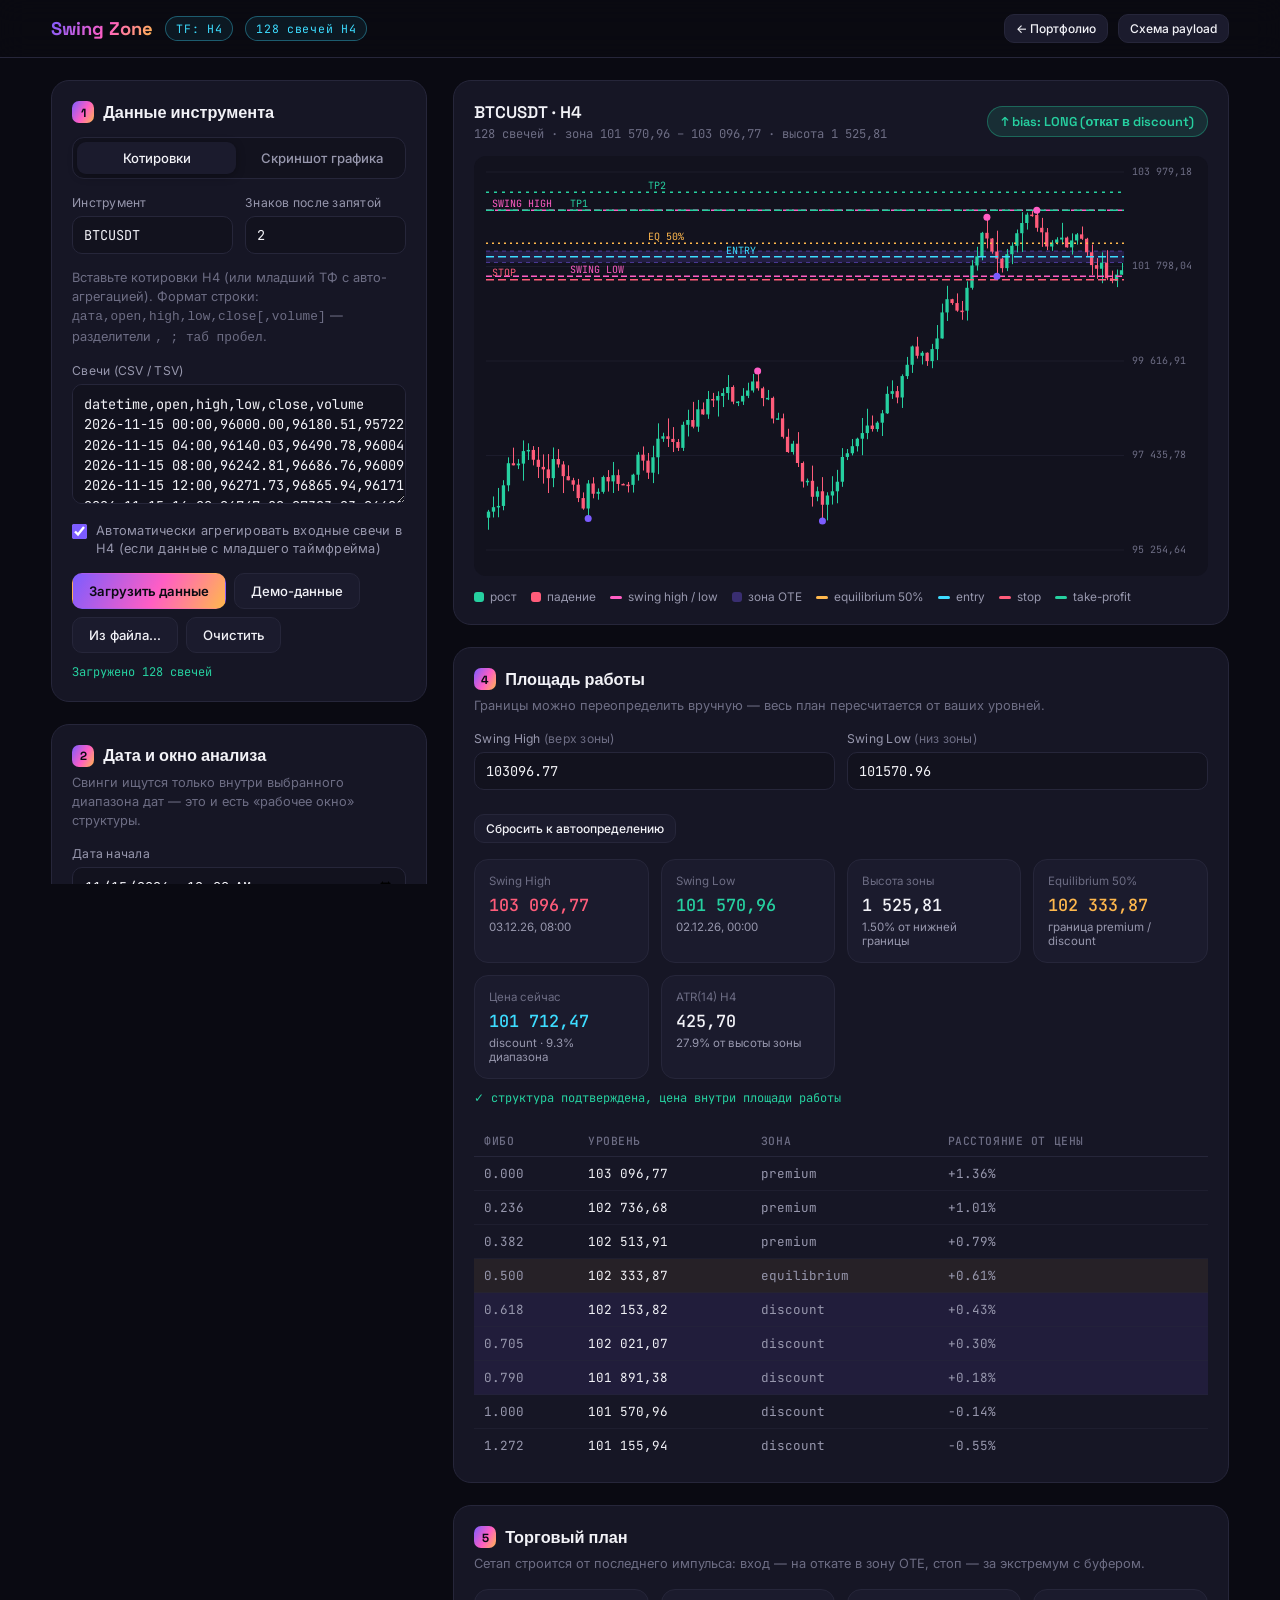
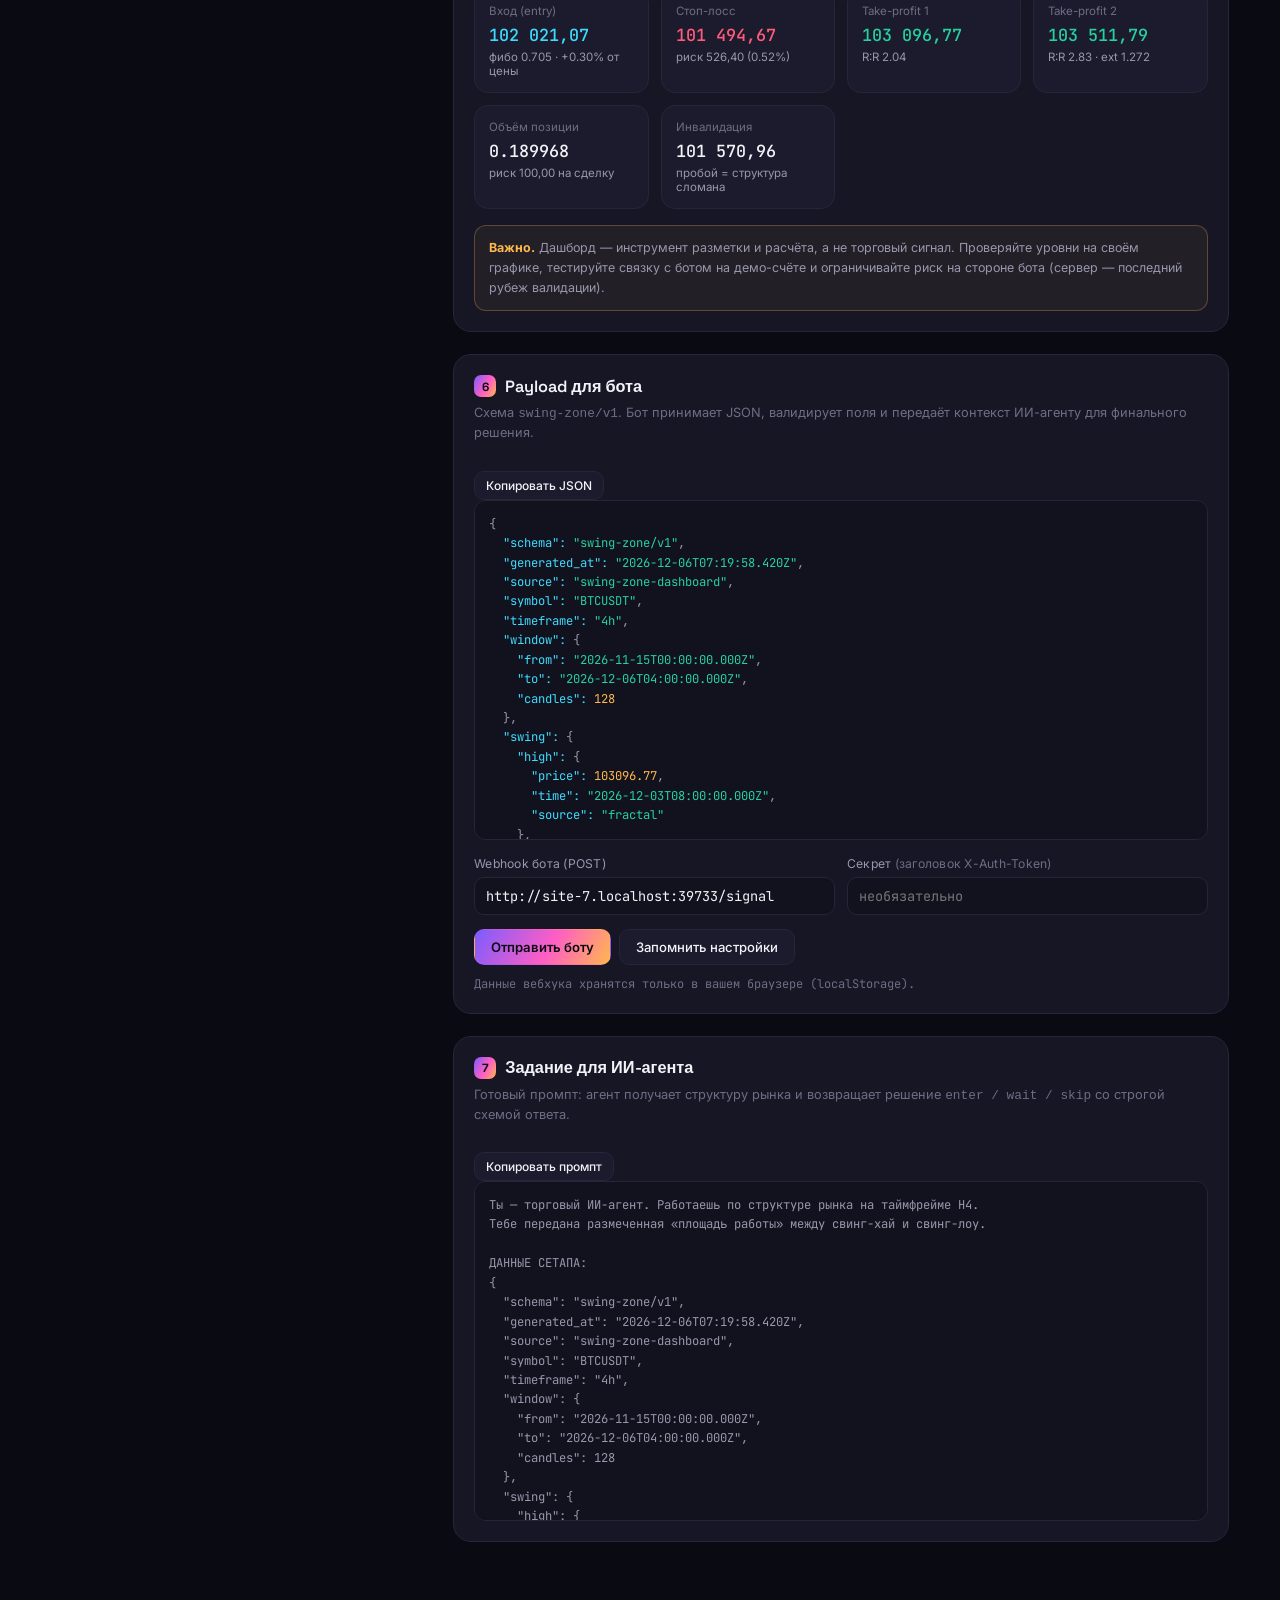
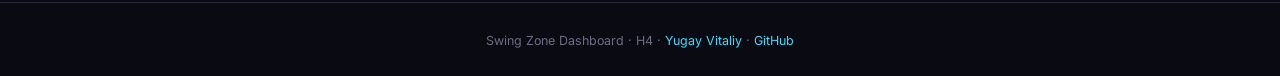
==== web/index.html @ b0ff134e "expH4: движок структуры на ручных SH/SL + разметка по скриншоту expH4 (tradingview/expH4.pine) — пра" ====
<!DOCTYPE html>
<html lang="ru">
<head>
<meta charset="UTF-8">
<meta name="viewport" content="width=device-width, initial-scale=1.0">
<title>Swing Zone Dashboard — H4 площадь работы для торгового бота</title>
<meta name="description" content="Дашборд для трейдинга: определение свинг-хай / свинг-лоу на 4-часовом таймфрейме, расчёт площади работы и передача данных торговому боту с ИИ-агентом.">
<link rel="preconnect" href="https://fonts.googleapis.com">
<link rel="preconnect" href="https://fonts.gstatic.com" crossorigin>
<link href="https://fonts.googleapis.com/css2?family=Space+Grotesk:wght@400;500;600;700&family=Inter:wght@400;500;600&family=JetBrains+Mono:wght@400;500&display=swap" rel="stylesheet">
<link rel="stylesheet" href="styles.css">
</head>
<body>

<header>
  <div class="brand">
    <div class="logo">Swing Zone</div>
    <span class="badge">TF: H4</span>
    <span class="badge warn" id="dataBadge">нет данных</span>
  </div>
  <div class="head-actions">
    <a class="btn sm" href="https://yugayv.github.io/partfolio/" target="_blank" rel="noopener">← Портфолио</a>
    <a class="btn sm" href="https://github.com/YugayV/swing-zone#4-схема-payload-swing-zonev1" target="_blank" rel="noopener">Схема payload</a>
  </div>
</header>

<div class="wrap">

  <!-- ============ SIDEBAR ============ -->
  <div class="col sidebar">

    <!-- 1. Данные -->
    <section class="card">
      <h2><span class="n">1</span> Данные инструмента</h2>

      <div class="tabs" id="modeTabs">
        <button class="tab active" data-mode="candles">Котировки</button>
        <button class="tab" data-mode="screenshot">Скриншот графика</button>
      </div>

      <div class="row">
        <div class="field">
          <label for="symbol">Инструмент</label>
          <input type="text" id="symbol" value="BTCUSDT" placeholder="BTCUSDT">
        </div>
        <div class="field">
          <label for="digits">Знаков после запятой</label>
          <input type="number" id="digits" value="2" min="0" max="8" step="1">
        </div>
      </div>

      <div id="candlesPane">
      <p class="hint">Вставьте котировки H4 (или младший ТФ с авто-агрегацией). Формат строки:
        <code>дата,open,high,low,close[,volume]</code> — разделители <code>, ; таб пробел</code>.</p>

      <div class="field">
        <label for="csvInput">Свечи (CSV / TSV)</label>
        <textarea id="csvInput" spellcheck="false" placeholder="2026-07-28 00:00,118400,119250,117980,118910&#10;2026-07-28 04:00,118910,119880,118600,119540"></textarea>
      </div>

      <div class="field">
        <label class="check">
          <input type="checkbox" id="aggregate" checked>
          <span>Автоматически агрегировать входные свечи в H4 (если данные с младшего таймфрейма)</span>
        </label>
      </div>

      <div class="btn-row">
        <button class="btn primary" id="btnParse">Загрузить данные</button>
        <button class="btn" id="btnDemo">Демо-данные</button>
        <button class="btn" id="btnFile">Из файла…</button>
        <button class="btn" id="btnClear">Очистить</button>
        <input type="file" id="fileInput" accept=".csv,.tsv,.txt" hidden>
      </div>
      <div class="status info" id="parseStatus">Данные не загружены.</div>
      </div><!-- /candlesPane -->

      <div id="shotPane" hidden>
        <p class="hint">Скриншот даёт пиксели, а не цены. Отметьте два уровня с известной ценой —
          после этого любой клик по картинке превращается в цену, а порядок точек по горизонтали
          задаёт направление ноги и bias.</p>

        <div class="dropzone" id="dropzone">
          <div class="dz-icon">🖼</div>
          <div class="dz-main">Перетащите скриншот сюда</div>
          <div class="dz-sub">или нажмите Ctrl+V · или кликните для выбора файла</div>
          <input type="file" id="shotFile" accept="image/*" hidden>
        </div>

        <div id="shotSteps" hidden>
          <div class="field">
            <label>Цены опорных уровней <span class="unit">(с ценовой шкалы графика)</span></label>
            <div class="row">
              <input type="number" id="calPriceA" step="any" placeholder="цена уровня ①">
              <input type="number" id="calPriceB" step="any" placeholder="цена уровня ②">
            </div>
          </div>

          <label>Кликом по графику отмечаем</label>
          <div class="marker-row">
            <button class="btn sm marker active" data-point="calA">① уровень A</button>
            <button class="btn sm marker" data-point="calB">② уровень B</button>
            <button class="btn sm marker" data-point="high">swing high</button>
            <button class="btn sm marker" data-point="low">swing low</button>
            <button class="btn sm marker" data-point="last">текущая цена</button>
          </div>

          <div class="field" style="margin-top:14px">
            <label for="shotTime">Время последней свечи <span class="unit">(для проверки свежести)</span></label>
            <input type="datetime-local" id="shotTime">
          </div>

          <div class="btn-row">
            <button class="btn sm" id="btnShotReset">Сбросить точки</button>
            <button class="btn sm" id="btnShotClear">Убрать скриншот</button>
          </div>
          <div class="status info" id="shotStatus">Отметьте два опорных уровня.</div>
        </div>
      </div><!-- /shotPane -->
    </section>

    <!-- 2. Дата / окно анализа -->
    <section class="card" id="windowCard">
      <h2><span class="n">2</span> Дата и окно анализа</h2>
      <p class="hint">Свинги ищутся только внутри выбранного диапазона дат — это и есть «рабочее окно» структуры.</p>
      <div class="field">
        <label for="dateFrom">Дата начала</label>
        <input type="datetime-local" id="dateFrom">
      </div>
      <div class="field">
        <label for="dateTo">Дата окончания</label>
        <input type="datetime-local" id="dateTo">
      </div>
      <div class="btn-row">
        <button class="btn sm" id="btnFullRange">Весь диапазон</button>
        <button class="btn sm" data-bars="30">30 свечей</button>
        <button class="btn sm" data-bars="60">60 свечей</button>
        <button class="btn sm" data-bars="120">120 свечей</button>
      </div>
      <div class="status info" id="windowStatus">—</div>
    </section>

    <!-- 3. Параметры структуры -->
    <section class="card">
      <h2><span class="n">3</span> Параметры структуры</h2>
      <p class="hint">Свинг = фрактал: экстремум сильнее N соседних свечей слева и справа. Движение короче порога импульса считается шумом и не создаёт новый свинг.</p>
      <div class="row" id="detectFields">
        <div class="field">
          <label for="strength">Сила свинга <span class="unit">(баров)</span></label>
          <input type="number" id="strength" value="2" min="1" max="10" step="1">
        </div>
        <div class="field">
          <label for="minMove">Мин. импульс <span class="unit">(× ATR14)</span></label>
          <input type="number" id="minMove" value="2.5" min="0" max="20" step="0.1">
        </div>
      </div>
      <div class="row">
        <div class="field">
          <label for="buffer">Буфер стопа <span class="unit">(% зоны)</span></label>
          <input type="number" id="buffer" value="5" min="0" max="50" step="0.5">
        </div>
        <div class="field">
          <label for="entryFib">Вход по фибо</label>
          <select id="entryFib">
            <option value="0.5">0.500 — equilibrium</option>
            <option value="0.618">0.618 — golden</option>
            <option value="0.705" selected>0.705 — центр OTE</option>
            <option value="0.79">0.790 — край OTE</option>
          </select>
        </div>
      </div>
      <div class="row">
        <div class="field">
          <label for="deposit">Депозит <span class="unit">(валюта счёта)</span></label>
          <input type="number" id="deposit" value="10000" min="0" step="100">
        </div>
        <div class="field">
          <label for="riskPct">Риск на сделку <span class="unit">(%)</span></label>
          <input type="number" id="riskPct" value="1" min="0.01" max="100" step="0.1">
        </div>
      </div>
      <div class="field">
        <label class="check">
          <input type="checkbox" id="autoRecalc" checked>
          <span>Пересчитывать автоматически при изменении параметров</span>
        </label>
      </div>
      <button class="btn primary" id="btnCalc" style="width:100%">Рассчитать площадь работы</button>
    </section>

  </div>

  <!-- ============ MAIN ============ -->
  <div class="col">

    <!-- Chart -->
    <section class="card">
      <div class="chart-head">
        <div>
          <div class="chart-title" id="chartTitle">График H4</div>
          <div class="chart-sub" id="chartSub">Загрузите данные, чтобы построить структуру</div>
        </div>
        <span class="bias flat" id="biasBadge">bias: —</span>
      </div>
      <div class="chart-box">
        <canvas id="chart"></canvas>
        <div class="tooltip" id="tooltip"></div>
      </div>
      <div class="legend">
        <span><i class="box" style="background:var(--up)"></i> рост</span>
        <span><i class="box" style="background:var(--down)"></i> падение</span>
        <span><i style="background:var(--accent1)"></i> swing high / low</span>
        <span><i class="box" style="background:rgba(124,92,255,.35)"></i> зона OTE</span>
        <span><i style="background:var(--accent4)"></i> equilibrium 50%</span>
        <span><i style="background:var(--accent3)"></i> entry</span>
        <span><i style="background:var(--down)"></i> stop</span>
        <span><i style="background:var(--up)"></i> take-profit</span>
      </div>
    </section>

    <!-- Zone -->
    <section class="card">
      <div class="card-head-row">
        <div>
          <h2><span class="n">4</span> Площадь работы</h2>
          <p class="hint">Границы можно переопределить вручную — весь план пересчитается от ваших уровней.</p>
        </div>
      </div>

      <div class="row" id="zoneManualRow" style="margin-bottom:16px">
        <div class="field">
          <label for="swingHigh">Swing High <span class="unit">(верх зоны)</span></label>
          <input type="number" id="swingHigh" step="any" placeholder="—">
        </div>
        <div class="field">
          <label for="swingLow">Swing Low <span class="unit">(низ зоны)</span></label>
          <input type="number" id="swingLow" step="any" placeholder="—">
        </div>
      </div>
      <div class="btn-row" id="zoneManualBtn" style="margin:-6px 0 16px">
        <button class="btn sm" id="btnResetZone">Сбросить к автоопределению</button>
      </div>

      <div class="tiles" id="zoneTiles">
        <div class="tile hi"><div class="lbl">Swing High</div><div class="val" id="tHigh">—</div><div class="sub" id="tHighDate">—</div></div>
        <div class="tile lo"><div class="lbl">Swing Low</div><div class="val" id="tLow">—</div><div class="sub" id="tLowDate">—</div></div>
        <div class="tile"><div class="lbl">Высота зоны</div><div class="val" id="tRange">—</div><div class="sub" id="tRangePct">—</div></div>
        <div class="tile eq"><div class="lbl">Equilibrium 50%</div><div class="val" id="tEq">—</div><div class="sub">граница premium / discount</div></div>
        <div class="tile acc"><div class="lbl">Цена сейчас</div><div class="val" id="tLast">—</div><div class="sub" id="tLastZone">—</div></div>
        <div class="tile"><div class="lbl">ATR(14) H4</div><div class="val" id="tAtr">—</div><div class="sub" id="tAtrPct">—</div></div>
      </div>

      <div class="status info" id="zoneWarn"></div>

      <div class="table-scroll" style="margin-top:18px">
        <table id="fibTable">
          <thead><tr><th>Фибо</th><th>Уровень</th><th>Зона</th><th>Расстояние от цены</th></tr></thead>
          <tbody></tbody>
        </table>
      </div>
    </section>

    <!-- Trade plan -->
    <section class="card">
      <h2><span class="n">5</span> Торговый план</h2>
      <p class="hint">Сетап строится от последнего импульса: вход — на откате в зону OTE, стоп — за экстремум с буфером.</p>
      <div class="tiles">
        <div class="tile acc"><div class="lbl">Вход (entry)</div><div class="val" id="pEntry">—</div><div class="sub" id="pEntryFib">—</div></div>
        <div class="tile hi"><div class="lbl">Стоп-лосс</div><div class="val" id="pStop">—</div><div class="sub" id="pStopDist">—</div></div>
        <div class="tile lo"><div class="lbl">Take-profit 1</div><div class="val" id="pTp1">—</div><div class="sub" id="pTp1R">—</div></div>
        <div class="tile lo"><div class="lbl">Take-profit 2</div><div class="val" id="pTp2">—</div><div class="sub" id="pTp2R">—</div></div>
        <div class="tile"><div class="lbl">Объём позиции</div><div class="val" id="pQty">—</div><div class="sub" id="pRiskMoney">—</div></div>
        <div class="tile"><div class="lbl">Инвалидация</div><div class="val" id="pInval">—</div><div class="sub">пробой = структура сломана</div></div>
      </div>
      <div class="disclaimer" style="margin-top:16px">
        <b>Важно.</b> Дашборд — инструмент разметки и расчёта, а не торговый сигнал. Проверяйте уровни на своём графике,
        тестируйте связку с ботом на демо-счёте и ограничивайте риск на стороне бота (сервер — последний рубеж валидации).
      </div>
    </section>

    <!-- Payload -->
    <section class="card">
      <div class="card-head-row">
        <div>
          <h2><span class="n">6</span> Payload для бота</h2>
          <p class="hint">Схема <code>swing-zone/v1</code>. Бот принимает JSON, валидирует поля и передаёт контекст ИИ-агенту для финального решения.</p>
        </div>
        <button class="btn sm" id="btnCopyPayload">Копировать JSON</button>
      </div>
      <pre id="payloadBox">— рассчитайте зону, чтобы получить payload —</pre>

      <div class="row" style="margin-top:16px">
        <div class="field">
          <label for="webhookUrl">Webhook бота (POST)</label>
          <input type="url" id="webhookUrl" placeholder="https://my-bot.railway.app/signal">
        </div>
        <div class="field">
          <label for="webhookToken">Секрет <span class="unit">(заголовок X-Auth-Token)</span></label>
          <input type="text" id="webhookToken" placeholder="необязательно">
        </div>
      </div>
      <div class="btn-row">
        <button class="btn primary" id="btnSend">Отправить боту</button>
        <button class="btn" id="btnSaveCfg">Запомнить настройки</button>
      </div>
      <div class="status info" id="sendStatus">Данные вебхука хранятся только в вашем браузере (localStorage).</div>
    </section>

    <!-- AI agent -->
    <section class="card">
      <div class="card-head-row">
        <div>
          <h2><span class="n">7</span> Задание для ИИ-агента</h2>
          <p class="hint">Готовый промпт: агент получает структуру рынка и возвращает решение <code>enter / wait / skip</code> со строгой схемой ответа.</p>
        </div>
        <button class="btn sm" id="btnCopyPrompt">Копировать промпт</button>
      </div>
      <pre id="promptBox">— рассчитайте зону, чтобы получить промпт —</pre>
    </section>

  </div>
</div>

<footer>
  Swing Zone Dashboard · H4 · <a href="https://yugayv.github.io/partfolio/" target="_blank" rel="noopener">Yugay Vitaliy</a> ·
  <a href="https://github.com/YugayV" target="_blank" rel="noopener">GitHub</a>
</footer>

<script src="app.js"></script>
</body>
</html>
---- web/styles.css ----
:root{
  --bg:#0a0a12;
  --bg-soft:#12121e;
  --card:#161625;
  --card-2:#1b1b2d;
  --card-border:#26263a;
  --text:#f2f2f7;
  --text-dim:#9797ad;
  --text-mute:#6d6d84;
  --accent1:#ff5ec4;
  --accent2:#7c5cff;
  --accent3:#3ddcff;
  --accent4:#ffb84d;
  --up:#26d0a0;
  --down:#ff5c7a;
  --gradient:linear-gradient(120deg,var(--accent2),var(--accent1) 55%,var(--accent4));
}
*{box-sizing:border-box;margin:0;padding:0;}
body{
  background:var(--bg);
  color:var(--text);
  font-family:'Inter',system-ui,sans-serif;
  min-height:100vh;
  -webkit-font-smoothing:antialiased;
}
a{color:inherit;text-decoration:none;}
::selection{background:var(--accent2);color:#fff;}

/* ---------- header ---------- */
header{
  position:sticky;top:0;z-index:50;
  display:flex;align-items:center;justify-content:space-between;gap:16px;
  padding:14px 4%;
  background:rgba(10,10,18,.8);
  backdrop-filter:blur(14px);
  border-bottom:1px solid var(--card-border);
}
.brand{display:flex;align-items:center;gap:12px;flex-wrap:wrap;}
.logo{
  font-family:'Space Grotesk',sans-serif;font-weight:700;font-size:1.15rem;
  background:var(--gradient);-webkit-background-clip:text;background-clip:text;color:transparent;
}
.badge{
  font-family:'JetBrains Mono',monospace;font-size:.72rem;letter-spacing:.06em;
  border:1px solid rgba(61,220,255,.35);color:var(--accent3);
  background:rgba(61,220,255,.07);padding:4px 10px;border-radius:20px;
}
.badge.warn{border-color:rgba(255,184,77,.4);color:var(--accent4);background:rgba(255,184,77,.07);}
.head-actions{display:flex;gap:10px;align-items:center;flex-wrap:wrap;}

/* ---------- layout ---------- */
.wrap{
  display:grid;
  grid-template-columns:minmax(320px,380px) 1fr;
  gap:22px;
  padding:22px 4% 60px;
  align-items:start;
}
@media (max-width:1100px){ .wrap{grid-template-columns:1fr;} }

.col{display:flex;flex-direction:column;gap:22px;}
.sidebar{position:sticky;top:74px;max-height:calc(100vh - 96px);overflow-y:auto;padding-right:4px;}
@media (max-width:1100px){ .sidebar{position:static;max-height:none;overflow:visible;} }
.sidebar::-webkit-scrollbar{width:8px;}
.sidebar::-webkit-scrollbar-thumb{background:var(--card-border);border-radius:8px;}

/* ---------- cards ---------- */
.card{
  background:var(--card);
  border:1px solid var(--card-border);
  border-radius:18px;
  padding:20px;
}
.card h2{
  font-family:'Space Grotesk',sans-serif;font-size:1.02rem;font-weight:600;
  display:flex;align-items:center;gap:9px;margin-bottom:6px;
}
.card h2 .n{
  width:22px;height:22px;flex-shrink:0;border-radius:7px;background:var(--gradient);
  color:#0a0a12;font-size:.74rem;font-weight:700;
  display:flex;align-items:center;justify-content:center;
}
.card .hint{color:var(--text-mute);font-size:.8rem;line-height:1.5;margin-bottom:16px;}

/* ---------- form controls ---------- */
.field{margin-bottom:14px;}
.field:last-child{margin-bottom:0;}
label{
  display:block;font-size:.76rem;color:var(--text-dim);margin-bottom:6px;
  letter-spacing:.02em;
}
label .unit{color:var(--text-mute);}
input[type=text],input[type=number],input[type=datetime-local],input[type=url],select,textarea{
  width:100%;
  background:var(--bg-soft);
  border:1px solid var(--card-border);
  border-radius:10px;
  color:var(--text);
  font-family:'JetBrains Mono',monospace;
  font-size:.85rem;
  padding:9px 11px;
  transition:border-color .2s,box-shadow .2s;
}
input:focus,select:focus,textarea:focus{
  outline:none;border-color:var(--accent2);box-shadow:0 0 0 3px rgba(124,92,255,.15);
}
textarea{resize:vertical;min-height:120px;line-height:1.5;white-space:pre;overflow-x:auto;}
select{cursor:pointer;}
.row{display:grid;grid-template-columns:1fr 1fr;gap:12px;}
.row-3{display:grid;grid-template-columns:repeat(3,1fr);gap:10px;}
.check{
  display:flex;align-items:flex-start;gap:9px;font-size:.8rem;color:var(--text-dim);
  cursor:pointer;line-height:1.45;
}
.check input{margin-top:2px;accent-color:var(--accent2);width:15px;height:15px;flex-shrink:0;cursor:pointer;}

.btn{
  display:inline-flex;align-items:center;justify-content:center;gap:7px;
  padding:9px 16px;border-radius:10px;border:1px solid var(--card-border);
  background:var(--card-2);color:var(--text);
  font-family:'Inter',sans-serif;font-size:.82rem;font-weight:500;cursor:pointer;
  transition:transform .18s,border-color .18s,background .18s,color .18s;
}
.btn:hover{transform:translateY(-1px);border-color:var(--accent3);color:var(--accent3);}
.btn:active{transform:translateY(0);}
.btn.primary{background:var(--gradient);color:#0a0a12;border-color:transparent;font-weight:600;}
.btn.primary:hover{color:#0a0a12;box-shadow:0 8px 22px rgba(124,92,255,.3);}
.btn.sm{padding:6px 11px;font-size:.75rem;}
.btn:disabled{opacity:.45;cursor:not-allowed;transform:none;}
.btn-row{display:flex;gap:8px;flex-wrap:wrap;}

.status{font-family:'JetBrains Mono',monospace;font-size:.75rem;line-height:1.5;margin-top:10px;word-break:break-word;}
.status.ok{color:var(--up);}
.status.err{color:var(--down);}
.status.info{color:var(--text-mute);}

/* ---------- chart ---------- */
.chart-head{display:flex;align-items:center;justify-content:space-between;gap:14px;flex-wrap:wrap;margin-bottom:14px;}
.chart-title{font-family:'Space Grotesk',sans-serif;font-size:1.05rem;font-weight:600;}
.chart-sub{font-family:'JetBrains Mono',monospace;font-size:.76rem;color:var(--text-mute);margin-top:3px;}
.chart-box{position:relative;width:100%;height:420px;}
@media (max-width:640px){ .chart-box{height:320px;} }
canvas{width:100%;height:100%;display:block;border-radius:12px;background:var(--bg-soft);cursor:crosshair;}
.tooltip{
  position:absolute;pointer-events:none;opacity:0;transition:opacity .12s;
  background:rgba(10,10,18,.95);border:1px solid var(--card-border);
  border-radius:10px;padding:9px 11px;
  font-family:'JetBrains Mono',monospace;font-size:.72rem;line-height:1.6;
  white-space:nowrap;z-index:5;box-shadow:0 10px 26px rgba(0,0,0,.5);
}
.tooltip b{color:var(--text);font-weight:500;}
.tooltip .t-date{color:var(--accent3);margin-bottom:3px;display:block;}
.legend{display:flex;flex-wrap:wrap;gap:14px;margin-top:14px;font-size:.74rem;color:var(--text-dim);}
.legend span{display:inline-flex;align-items:center;gap:6px;}
.legend i{width:12px;height:3px;border-radius:2px;display:inline-block;}
.legend i.box{height:10px;width:10px;border-radius:3px;}

/* ---------- stat tiles ---------- */
.tiles{display:grid;grid-template-columns:repeat(auto-fit,minmax(150px,1fr));gap:12px;}
.tile{
  background:var(--card-2);border:1px solid var(--card-border);
  border-radius:14px;padding:14px;
}
.tile .lbl{font-size:.72rem;color:var(--text-mute);margin-bottom:6px;}
.tile .val{font-family:'JetBrains Mono',monospace;font-size:1.05rem;font-weight:500;}
.tile .sub{font-size:.72rem;color:var(--text-dim);margin-top:4px;}
.tile.hi .val{color:var(--down);}
.tile.lo .val{color:var(--up);}
.tile.eq .val{color:var(--accent4);}
.tile.acc .val{color:var(--accent3);}

.bias{
  display:inline-flex;align-items:center;gap:8px;
  padding:6px 13px;border-radius:20px;font-size:.8rem;font-weight:600;
  font-family:'Space Grotesk',sans-serif;
}
.bias.long{background:rgba(38,208,160,.13);color:var(--up);border:1px solid rgba(38,208,160,.35);}
.bias.short{background:rgba(255,92,122,.13);color:var(--down);border:1px solid rgba(255,92,122,.35);}
.bias.flat{background:rgba(151,151,173,.12);color:var(--text-dim);border:1px solid var(--card-border);}

/* ---------- tables ---------- */
.table-scroll{overflow-x:auto;}
table{width:100%;border-collapse:collapse;font-family:'JetBrains Mono',monospace;font-size:.79rem;}
th{
  text-align:left;font-weight:500;color:var(--text-mute);font-size:.71rem;
  letter-spacing:.05em;text-transform:uppercase;
  padding:8px 10px;border-bottom:1px solid var(--card-border);white-space:nowrap;
}
td{padding:8px 10px;border-bottom:1px solid rgba(38,38,58,.5);white-space:nowrap;}
tbody tr:last-child td{border-bottom:none;}
tbody tr.ote{background:rgba(124,92,255,.1);}
tbody tr.eq-row{background:rgba(255,184,77,.07);}
td.k{color:var(--text-dim);}
td.v{color:var(--text);}

/* ---------- payload ---------- */
pre{
  background:var(--bg-soft);border:1px solid var(--card-border);border-radius:12px;
  padding:14px;overflow:auto;max-height:340px;
  font-family:'JetBrains Mono',monospace;font-size:.76rem;line-height:1.6;
  color:var(--text-dim);white-space:pre;
}
pre .j-key{color:var(--accent3);}
pre .j-str{color:var(--up);}
pre .j-num{color:var(--accent4);}
pre .j-bool{color:var(--accent1);}
pre .j-null{color:var(--text-mute);}

.card-head-row{display:flex;align-items:flex-start;justify-content:space-between;gap:12px;flex-wrap:wrap;}

footer{
  text-align:center;padding:30px 4%;color:var(--text-mute);font-size:.78rem;
  border-top:1px solid var(--card-border);
}
footer a{color:var(--accent3);}
.disclaimer{
  border:1px solid rgba(255,184,77,.28);background:rgba(255,184,77,.06);
  border-radius:12px;padding:12px 14px;font-size:.78rem;color:var(--text-dim);line-height:1.6;
}
.disclaimer b{color:var(--accent4);}

/* ---------- режим скриншота ---------- */
.tabs{
  display:flex;gap:6px;margin:14px 0 16px;
  background:var(--bg-soft);border:1px solid var(--card-border);
  border-radius:12px;padding:4px;
}
.tab{
  flex:1;padding:8px 10px;border:none;border-radius:9px;cursor:pointer;
  background:transparent;color:var(--text-dim);
  font-family:'Inter',sans-serif;font-size:.82rem;font-weight:500;
  transition:background .2s,color .2s;
}
.tab:hover{color:var(--text);}
.tab.active{background:var(--card-2);color:var(--text);box-shadow:0 2px 10px rgba(0,0,0,.3);}

.dropzone{
  border:1.5px dashed var(--card-border);border-radius:14px;
  padding:26px 18px;text-align:center;cursor:pointer;
  background:var(--bg-soft);transition:border-color .2s,background .2s;
}
.dropzone:hover,.dropzone.over{border-color:var(--accent2);background:rgba(124,92,255,.07);}
.dz-icon{font-size:1.7rem;margin-bottom:8px;}
.dz-main{font-size:.9rem;color:var(--text);margin-bottom:4px;}
.dz-sub{font-size:.76rem;color:var(--text-mute);line-height:1.5;}

.marker-row{display:flex;flex-wrap:wrap;gap:6px;margin-bottom:4px;}
.marker{font-family:'JetBrains Mono',monospace;font-size:.72rem;padding:6px 10px;}
.marker.active{
  background:var(--gradient);color:#0a0a12;border-color:transparent;font-weight:600;
}
.marker.active:hover{color:#0a0a12;}
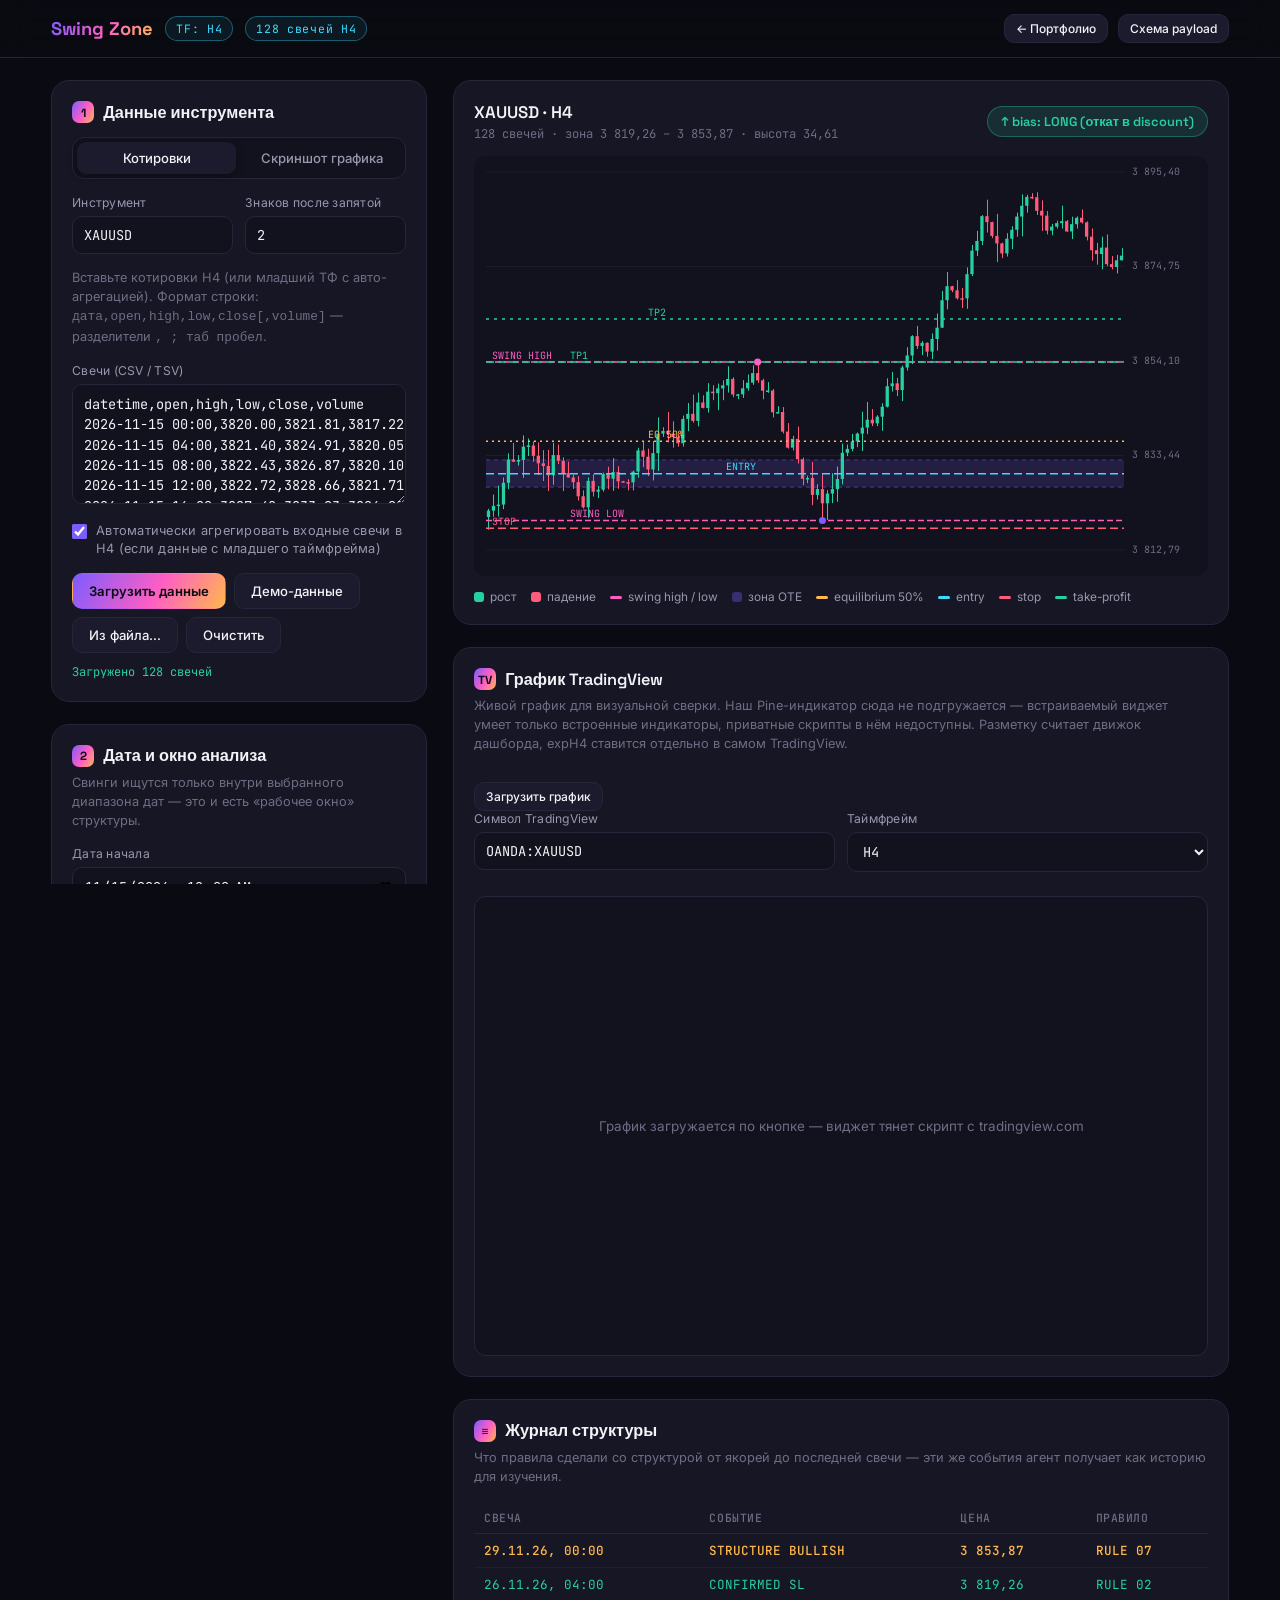
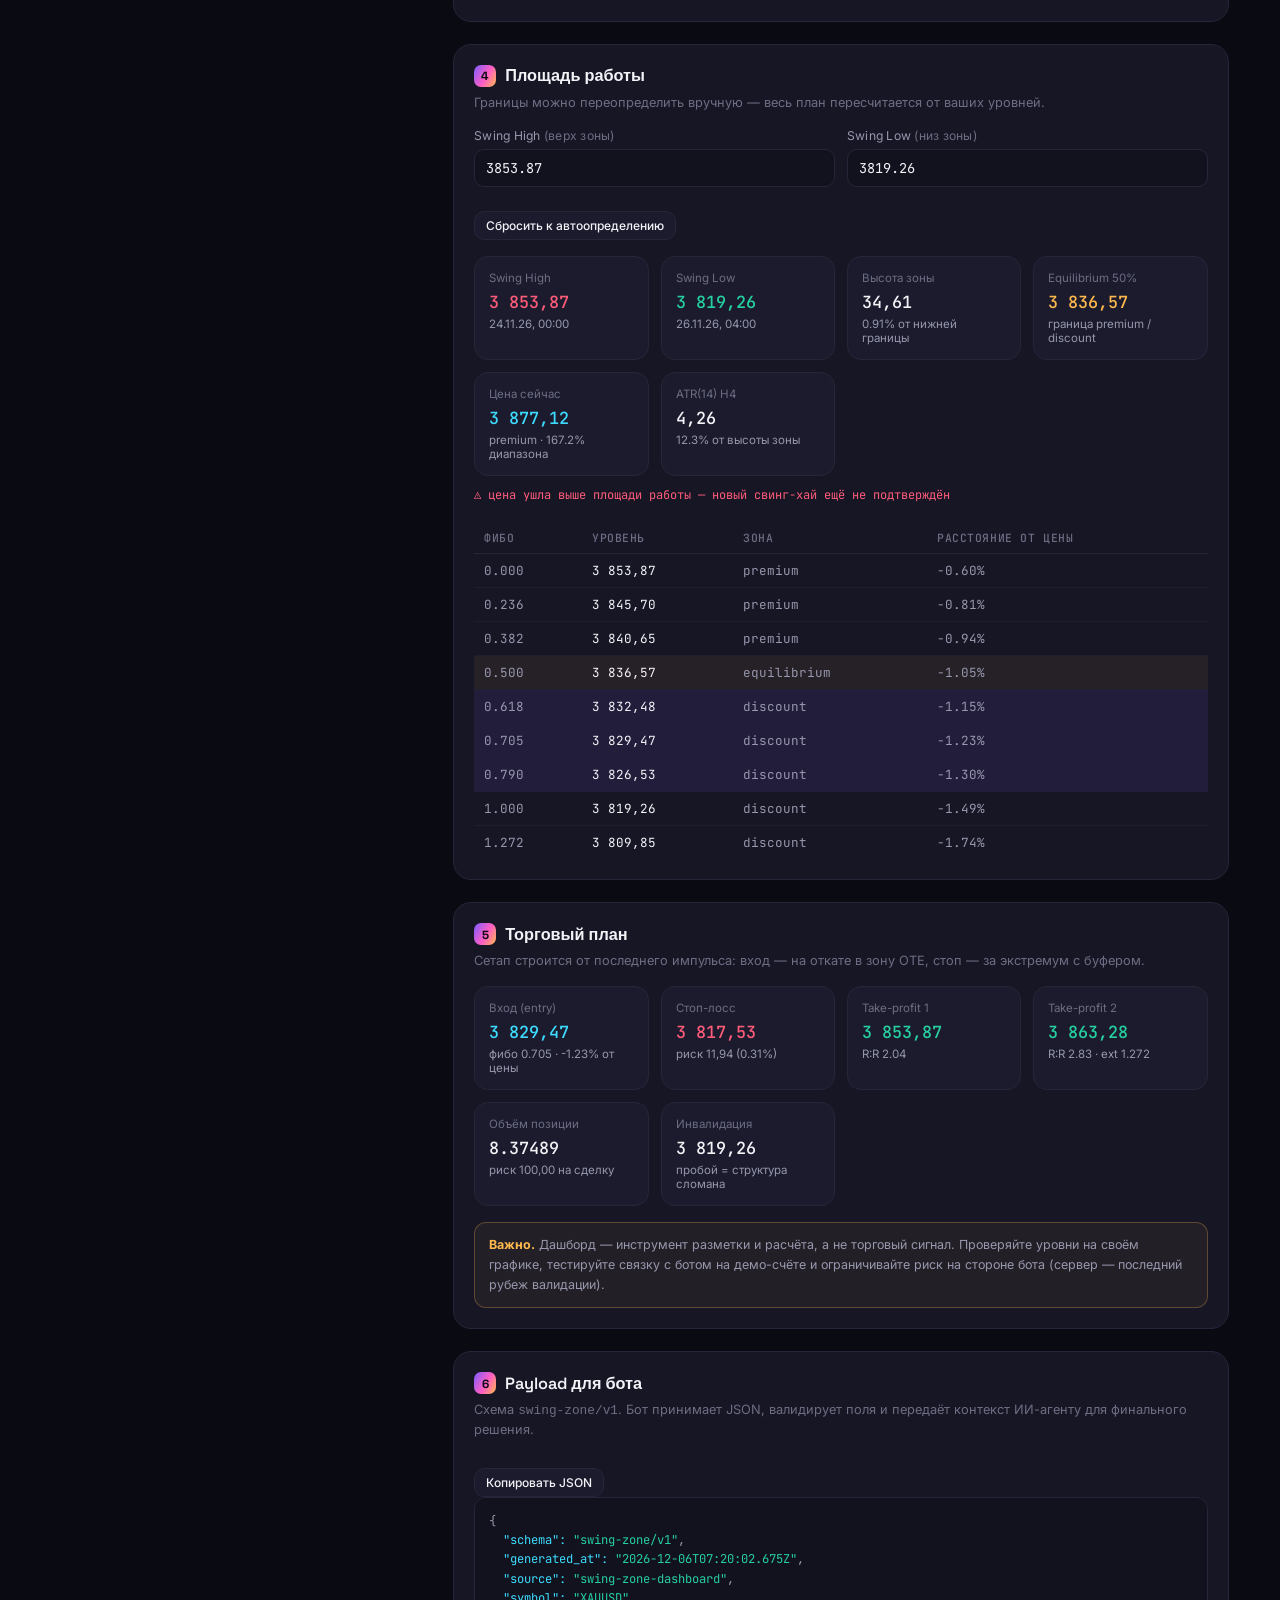
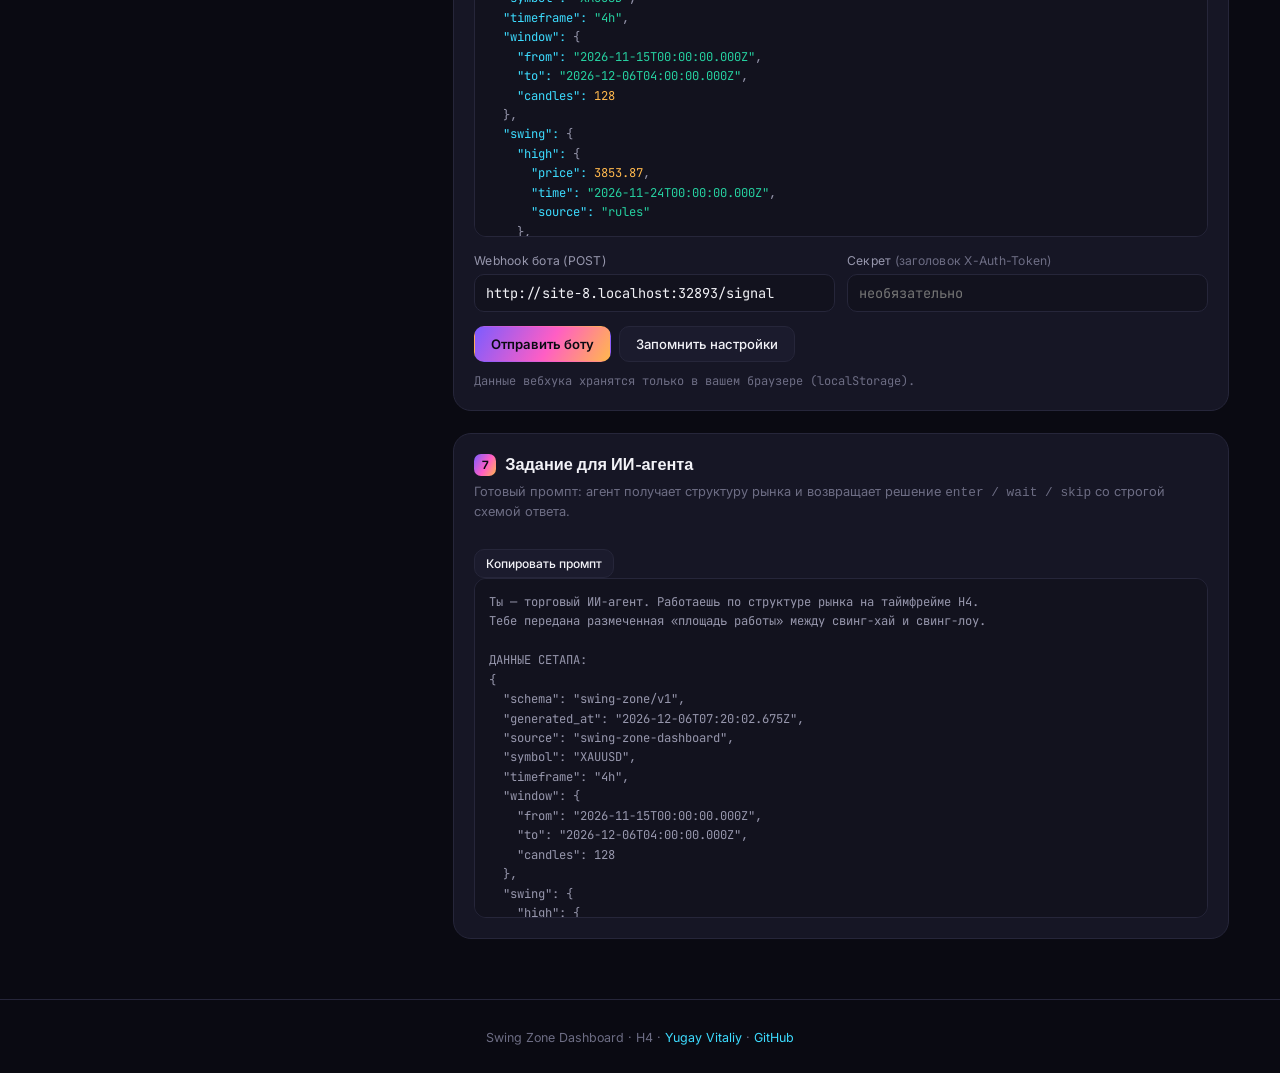
==== commit 7d192366: "Дашборд на логике expH4, виджет TradingView и автоторговля в MT5 Дашборд: - движок правил 01-07 порт" ====
--- a/web/index.html
+++ b/web/index.html
@@ -41,7 +41,7 @@
       <div class="row">
         <div class="field">
           <label for="symbol">Инструмент</label>
-          <input type="text" id="symbol" value="BTCUSDT" placeholder="BTCUSDT">
+          <input type="text" id="symbol" value="XAUUSD" placeholder="XAUUSD">
         </div>
         <div class="field">
           <label for="digits">Знаков после запятой</label>
@@ -144,7 +144,30 @@
     <section class="card">
       <h2><span class="n">3</span> Параметры структуры</h2>
       <p class="hint">Свинг = фрактал: экстремум сильнее N соседних свечей слева и справа. Движение короче порога импульса считается шумом и не создаёт новый свинг.</p>
-      <div class="row" id="detectFields">
+      <div class="field">
+        <label for="method">Метод разметки</label>
+        <select id="method">
+          <option value="rules" selected>Правила 01–07 — ручные якоря SH / SL (expH4)</option>
+          <option value="fractal">Автодетект — фракталы и зигзаг</option>
+        </select>
+      </div>
+
+      <div id="ruleFields">
+        <p class="hint">Укажите свечи, с которых стартует структура. Дальше правила ведут её
+          сами: подтверждают свинги через 50%, переносят SH / SL и разворачивают структуру
+          по главным уровням — ровно как индикатор expH4 на графике.</p>
+        <div class="field">
+          <label for="shAnchor">Якорь SWING HIGH <span class="unit">(дата и время свечи)</span></label>
+          <input type="datetime-local" id="shAnchor">
+        </div>
+        <div class="field">
+          <label for="slAnchor">Якорь SWING LOW <span class="unit">(дата и время свечи)</span></label>
+          <input type="datetime-local" id="slAnchor">
+        </div>
+        <div class="status info" id="rulesStatus">Задайте обе точки якоря.</div>
+      </div>
+
+      <div class="row" id="detectFields" hidden>
         <div class="field">
           <label for="strength">Сила свинга <span class="unit">(баров)</span></label>
           <input type="number" id="strength" value="2" min="1" max="10" step="1">
@@ -218,6 +241,50 @@
       </div>
     </section>
 
+    <!-- TradingView -->
+    <section class="card">
+      <div class="card-head-row">
+        <div>
+          <h2><span class="n">TV</span> График TradingView</h2>
+          <p class="hint">Живой график для визуальной сверки. Наш Pine-индикатор сюда не
+            подгружается — встраиваемый виджет умеет только встроенные индикаторы, приватные
+            скрипты в нём недоступны. Разметку считает движок дашборда, expH4 ставится
+            отдельно в самом TradingView.</p>
+        </div>
+        <button class="btn sm" id="btnTv">Загрузить график</button>
+      </div>
+      <div class="row" style="margin-bottom:12px">
+        <div class="field">
+          <label for="tvSymbol">Символ TradingView</label>
+          <input type="text" id="tvSymbol" value="OANDA:XAUUSD" placeholder="OANDA:XAUUSD">
+        </div>
+        <div class="field">
+          <label for="tvInterval">Таймфрейм</label>
+          <select id="tvInterval">
+            <option value="240" selected>H4</option>
+            <option value="60">H1</option>
+            <option value="D">D1</option>
+          </select>
+        </div>
+      </div>
+      <div id="tvHost" class="tv-host">
+        <div class="tv-placeholder">График загружается по кнопке — виджет тянет скрипт с tradingview.com</div>
+      </div>
+    </section>
+
+    <!-- Журнал структуры -->
+    <section class="card" id="eventsCard" hidden>
+      <h2><span class="n">≡</span> Журнал структуры</h2>
+      <p class="hint">Что правила сделали со структурой от якорей до последней свечи —
+        эти же события агент получает как историю для изучения.</p>
+      <div class="table-scroll">
+        <table id="eventsTable">
+          <thead><tr><th>Свеча</th><th>Событие</th><th>Цена</th><th>Правило</th></tr></thead>
+          <tbody></tbody>
+        </table>
+      </div>
+    </section>
+
     <!-- Zone -->
     <section class="card">
       <div class="card-head-row">
--- a/web/styles.css
+++ b/web/styles.css
@@ -250,3 +250,16 @@
   background:var(--gradient);color:#0a0a12;border-color:transparent;font-weight:600;
 }
 .marker.active:hover{color:#0a0a12;}
+
+/* ---------- TradingView + журнал ---------- */
+.tv-host{
+  width:100%;height:460px;border-radius:12px;overflow:hidden;
+  background:var(--bg-soft);border:1px solid var(--card-border);
+}
+.tv-placeholder{
+  display:flex;align-items:center;justify-content:center;height:100%;
+  color:var(--text-mute);font-size:.84rem;text-align:center;padding:0 20px;
+}
+tbody tr.ev-sh td{color:var(--down);}
+tbody tr.ev-sl td{color:var(--up);}
+tbody tr.ev-flip td{color:var(--accent4);font-weight:500;}
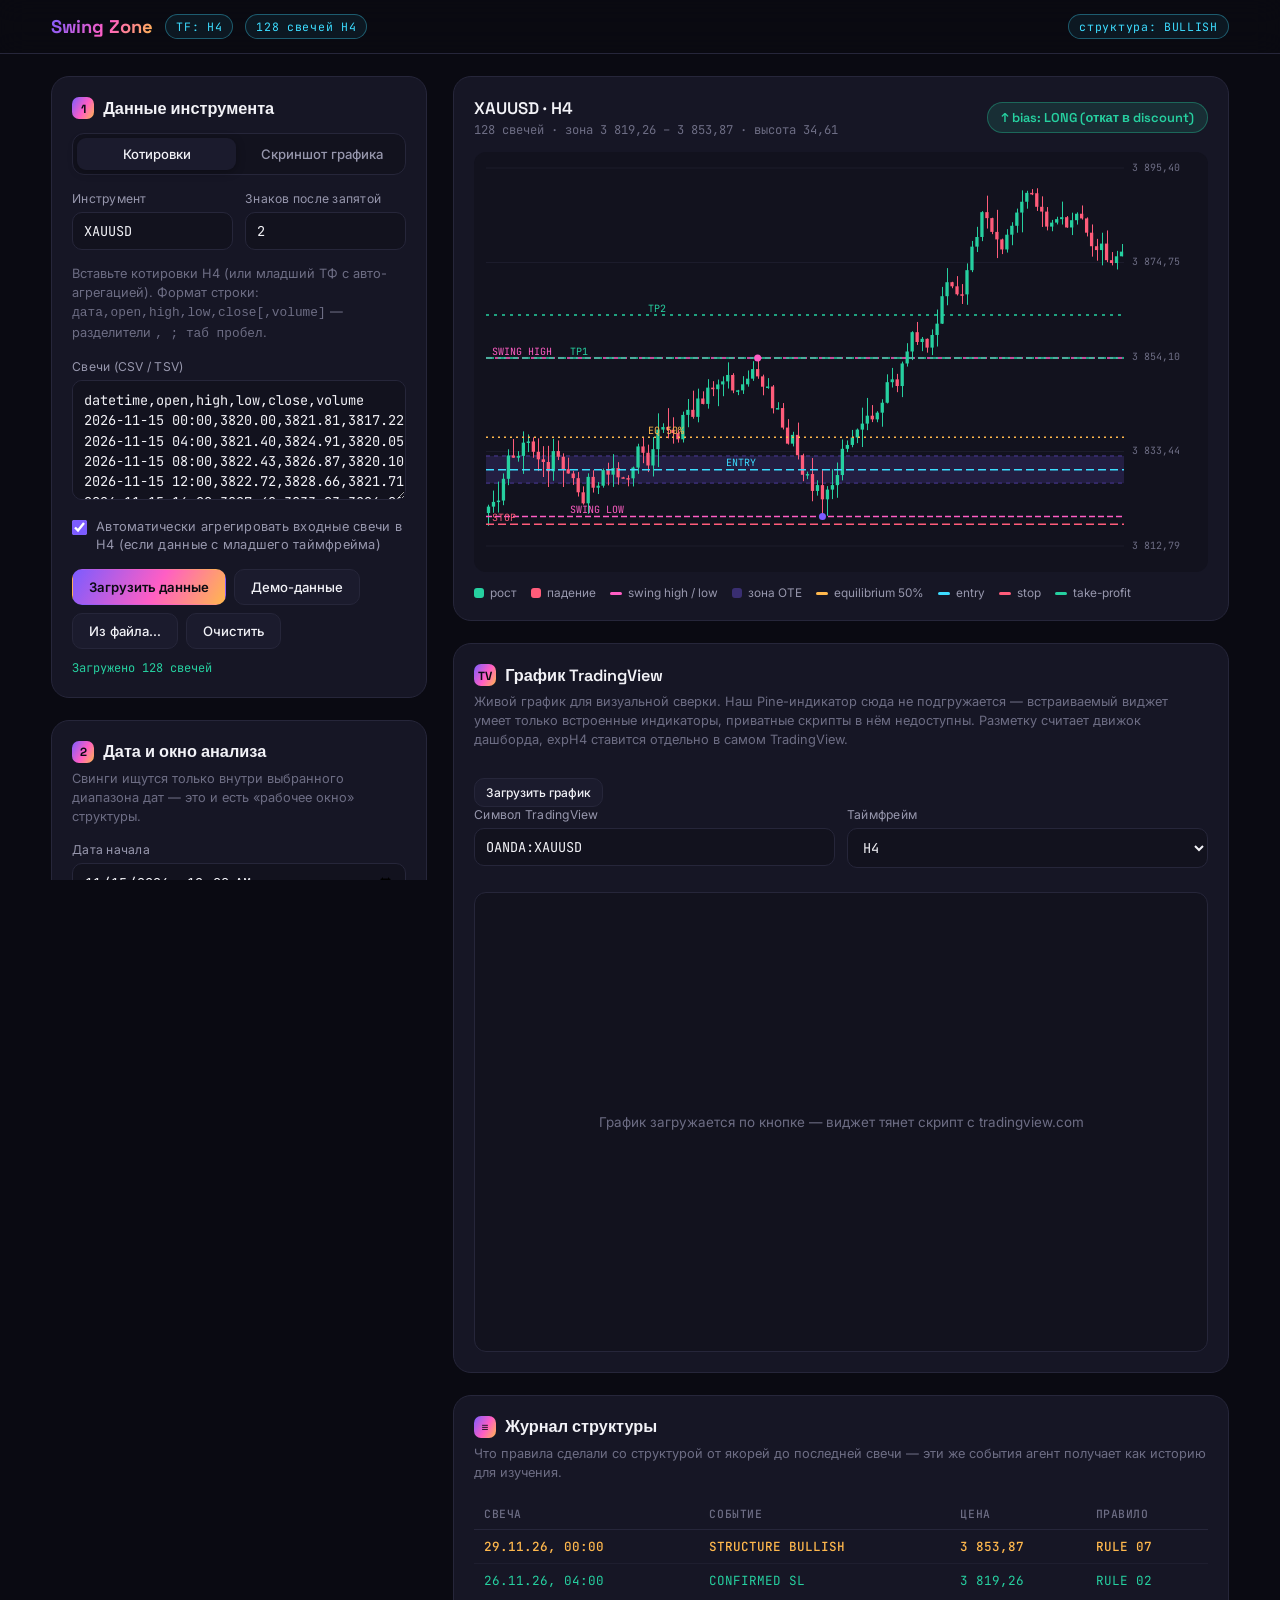
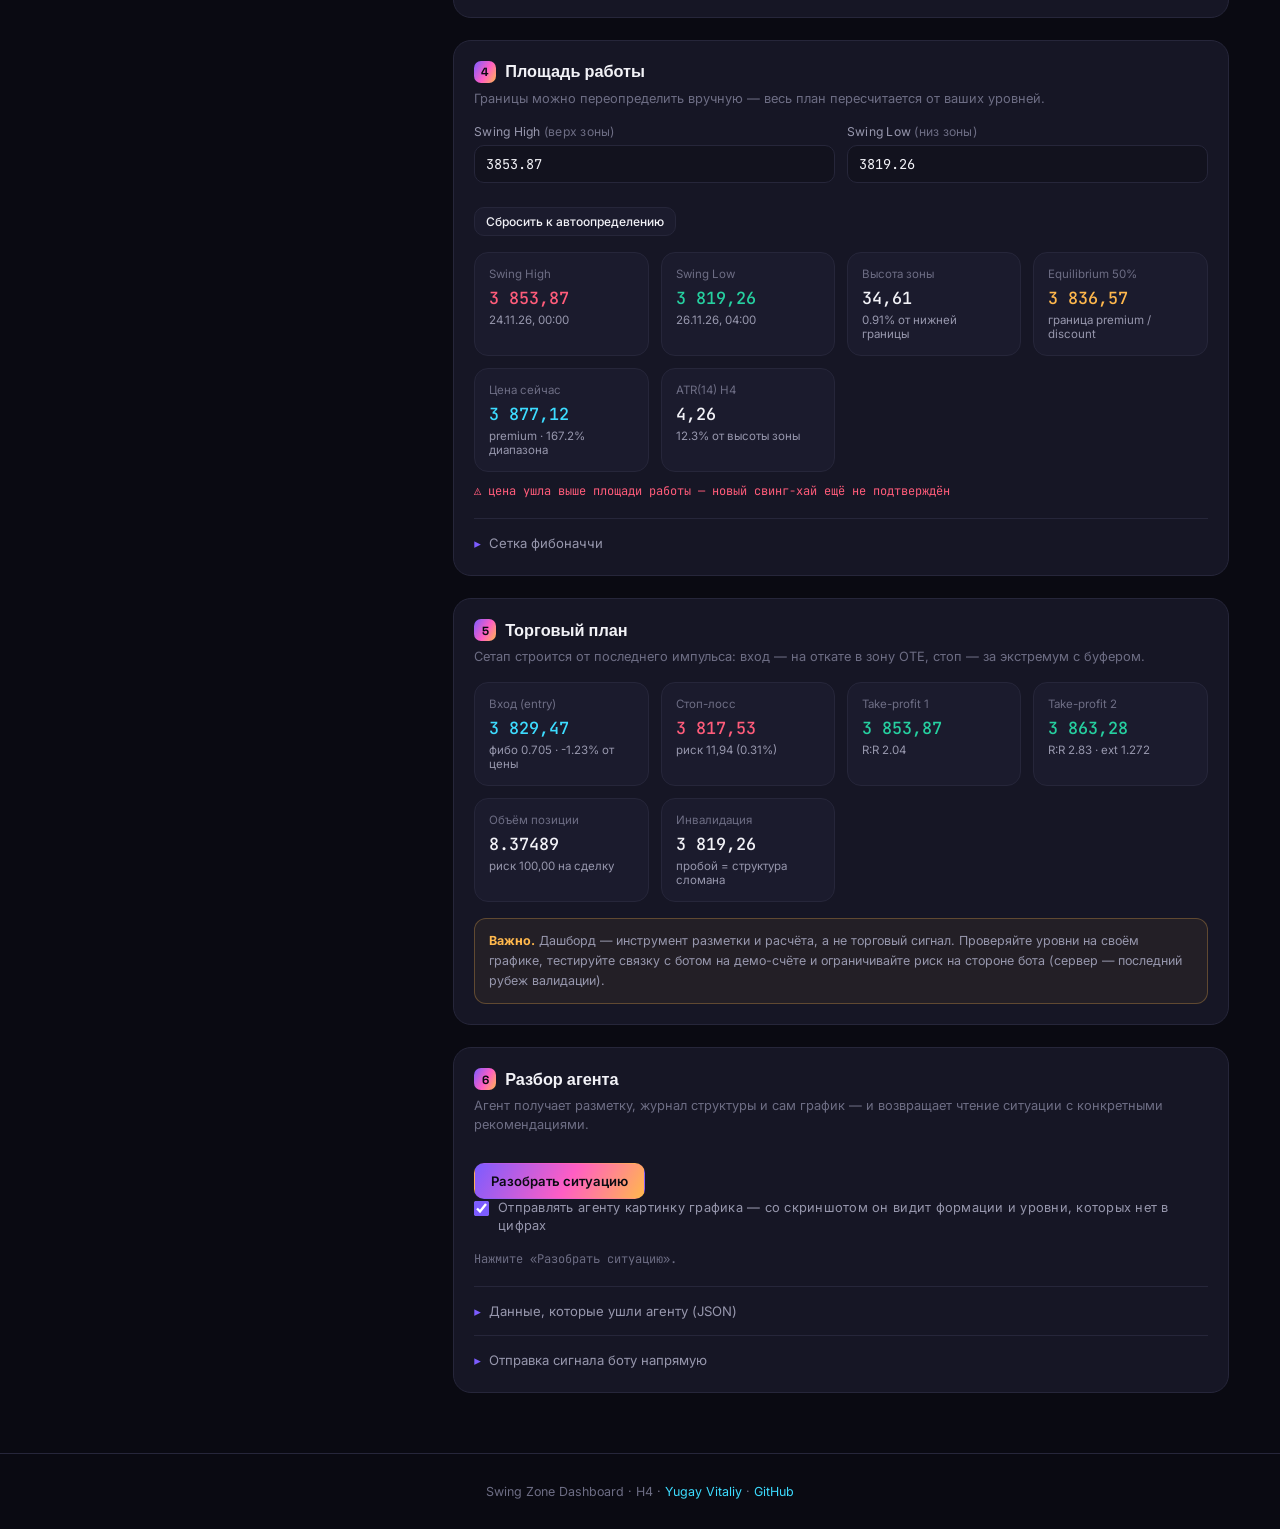
==== commit 899458f3: "Разбор ситуации агентом и упрощение дашборда Дашборд: - убраны ссылки из шапки, вместо них бейдж тек" ====
--- a/web/index.html
+++ b/web/index.html
@@ -19,8 +19,7 @@
     <span class="badge warn" id="dataBadge">нет данных</span>
   </div>
   <div class="head-actions">
-    <a class="btn sm" href="https://yugayv.github.io/partfolio/" target="_blank" rel="noopener">← Портфолио</a>
-    <a class="btn sm" href="https://github.com/YugayV/swing-zone#4-схема-payload-swing-zonev1" target="_blank" rel="noopener">Схема payload</a>
+    <span class="badge" id="structBadge">структура: —</span>
   </div>
 </header>
 
@@ -319,12 +318,15 @@
 
       <div class="status info" id="zoneWarn"></div>
 
-      <div class="table-scroll" style="margin-top:18px">
+      <details class="fold" style="margin-top:18px">
+      <summary>Сетка фибоначчи</summary>
+      <div class="table-scroll">
         <table id="fibTable">
           <thead><tr><th>Фибо</th><th>Уровень</th><th>Зона</th><th>Расстояние от цены</th></tr></thead>
           <tbody></tbody>
         </table>
       </div>
+      </details>
     </section>
 
     <!-- Trade plan -->
@@ -345,44 +347,86 @@
       </div>
     </section>
 
-    <!-- Payload -->
+    <!-- Разбор агента -->
     <section class="card">
       <div class="card-head-row">
         <div>
-          <h2><span class="n">6</span> Payload для бота</h2>
-          <p class="hint">Схема <code>swing-zone/v1</code>. Бот принимает JSON, валидирует поля и передаёт контекст ИИ-агенту для финального решения.</p>
-        </div>
-        <button class="btn sm" id="btnCopyPayload">Копировать JSON</button>
-      </div>
-      <pre id="payloadBox">— рассчитайте зону, чтобы получить payload —</pre>
-
-      <div class="row" style="margin-top:16px">
-        <div class="field">
-          <label for="webhookUrl">Webhook бота (POST)</label>
-          <input type="url" id="webhookUrl" placeholder="https://my-bot.railway.app/signal">
-        </div>
-        <div class="field">
-          <label for="webhookToken">Секрет <span class="unit">(заголовок X-Auth-Token)</span></label>
-          <input type="text" id="webhookToken" placeholder="необязательно">
-        </div>
-      </div>
-      <div class="btn-row">
-        <button class="btn primary" id="btnSend">Отправить боту</button>
-        <button class="btn" id="btnSaveCfg">Запомнить настройки</button>
-      </div>
-      <div class="status info" id="sendStatus">Данные вебхука хранятся только в вашем браузере (localStorage).</div>
-    </section>
-
-    <!-- AI agent -->
-    <section class="card">
-      <div class="card-head-row">
-        <div>
-          <h2><span class="n">7</span> Задание для ИИ-агента</h2>
-          <p class="hint">Готовый промпт: агент получает структуру рынка и возвращает решение <code>enter / wait / skip</code> со строгой схемой ответа.</p>
-        </div>
-        <button class="btn sm" id="btnCopyPrompt">Копировать промпт</button>
-      </div>
-      <pre id="promptBox">— рассчитайте зону, чтобы получить промпт —</pre>
+          <h2><span class="n">6</span> Разбор агента</h2>
+          <p class="hint">Агент получает разметку, журнал структуры и сам график —
+            и возвращает чтение ситуации с конкретными рекомендациями.</p>
+        </div>
+        <button class="btn primary" id="btnAnalyze">Разобрать ситуацию</button>
+      </div>
+
+      <label class="check" style="margin-bottom:14px">
+        <input type="checkbox" id="sendImage" checked>
+        <span>Отправлять агенту картинку графика — со скриншотом он видит формации
+          и уровни, которых нет в цифрах</span>
+      </label>
+
+      <div class="status info" id="analyzeStatus">Нажмите «Разобрать ситуацию».</div>
+
+      <div id="analysisBox" hidden>
+        <div class="verdict-row">
+          <span class="verdict" id="aVerdict">—</span>
+          <span class="conf" id="aConf"></span>
+        </div>
+        <p class="a-summary" id="aSummary"></p>
+
+        <div class="a-grid">
+          <div class="a-block">
+            <h4>Чтение структуры</h4>
+            <p id="aStructure"></p>
+          </div>
+          <div class="a-block">
+            <h4>Ключевые уровни</h4>
+            <ul id="aLevels"></ul>
+          </div>
+          <div class="a-block">
+            <h4>Рекомендации</h4>
+            <ul id="aRecs"></ul>
+          </div>
+          <div class="a-block">
+            <h4>Риски</h4>
+            <ul id="aRisks"></ul>
+          </div>
+          <div class="a-block" id="aChartBlock" hidden>
+            <h4>Что видно на графике</h4>
+            <ul id="aChart"></ul>
+          </div>
+          <div class="a-block">
+            <h4>Инвалидация</h4>
+            <p id="aInval"></p>
+          </div>
+        </div>
+      </div>
+
+      <details class="fold" style="margin-top:18px">
+        <summary>Данные, которые ушли агенту (JSON)</summary>
+        <pre id="payloadBox">— рассчитайте зону —</pre>
+        <div class="btn-row" style="margin-top:10px">
+          <button class="btn sm" id="btnCopyPayload">Копировать JSON</button>
+        </div>
+      </details>
+
+      <details class="fold">
+        <summary>Отправка сигнала боту напрямую</summary>
+        <div class="row" style="margin-top:12px">
+          <div class="field">
+            <label for="webhookUrl">Webhook бота (POST)</label>
+            <input type="url" id="webhookUrl" placeholder="https://my-bot.railway.app/signal">
+          </div>
+          <div class="field">
+            <label for="webhookToken">Секрет <span class="unit">(X-Auth-Token)</span></label>
+            <input type="text" id="webhookToken" placeholder="необязательно">
+          </div>
+        </div>
+        <div class="btn-row">
+          <button class="btn" id="btnSend">Отправить боту</button>
+          <button class="btn" id="btnSaveCfg">Запомнить настройки</button>
+        </div>
+        <div class="status info" id="sendStatus">Настройки хранятся только в вашем браузере.</div>
+      </details>
     </section>
 
   </div>
--- a/web/styles.css
+++ b/web/styles.css
@@ -263,3 +263,44 @@
 tbody tr.ev-sh td{color:var(--down);}
 tbody tr.ev-sl td{color:var(--up);}
 tbody tr.ev-flip td{color:var(--accent4);font-weight:500;}
+
+/* ---------- спойлеры ---------- */
+.fold{border-top:1px solid var(--card-border);padding-top:12px;margin-top:12px;}
+.fold summary{
+  cursor:pointer;color:var(--text-dim);font-size:.82rem;padding:4px 0;
+  list-style:none;display:flex;align-items:center;gap:8px;user-select:none;
+}
+.fold summary::-webkit-details-marker{display:none;}
+.fold summary::before{content:'▸';color:var(--accent2);transition:transform .2s;}
+.fold[open] summary::before{transform:rotate(90deg);}
+.fold summary:hover{color:var(--text);}
+
+/* ---------- разбор агента ---------- */
+.verdict-row{display:flex;align-items:center;gap:12px;margin-bottom:14px;flex-wrap:wrap;}
+.verdict{
+  font-family:'Space Grotesk',sans-serif;font-weight:700;font-size:1.05rem;
+  padding:7px 18px;border-radius:10px;letter-spacing:.02em;
+}
+.verdict.enter{background:rgba(38,208,160,.15);color:var(--up);border:1px solid rgba(38,208,160,.4);}
+.verdict.wait{background:rgba(255,184,77,.13);color:var(--accent4);border:1px solid rgba(255,184,77,.4);}
+.verdict.skip{background:rgba(255,92,122,.13);color:var(--down);border:1px solid rgba(255,92,122,.4);}
+.conf{font-family:'JetBrains Mono',monospace;font-size:.8rem;color:var(--text-mute);}
+
+.a-summary{
+  font-size:.95rem;line-height:1.7;color:var(--text);
+  background:var(--card-2);border:1px solid var(--card-border);
+  border-left:3px solid var(--accent2);border-radius:10px;padding:14px 16px;margin-bottom:18px;
+}
+.a-grid{display:grid;grid-template-columns:repeat(auto-fit,minmax(260px,1fr));gap:14px;}
+.a-block{background:var(--card-2);border:1px solid var(--card-border);border-radius:12px;padding:14px 16px;}
+.a-block h4{
+  font-family:'Space Grotesk',sans-serif;font-size:.8rem;font-weight:600;
+  color:var(--accent3);margin-bottom:9px;text-transform:uppercase;letter-spacing:.05em;
+}
+.a-block p{font-size:.87rem;line-height:1.65;color:var(--text-dim);}
+.a-block ul{list-style:none;display:flex;flex-direction:column;gap:7px;}
+.a-block li{
+  font-size:.85rem;line-height:1.55;color:var(--text-dim);
+  padding-left:17px;position:relative;
+}
+.a-block li::before{content:'—';position:absolute;left:0;color:var(--accent2);}
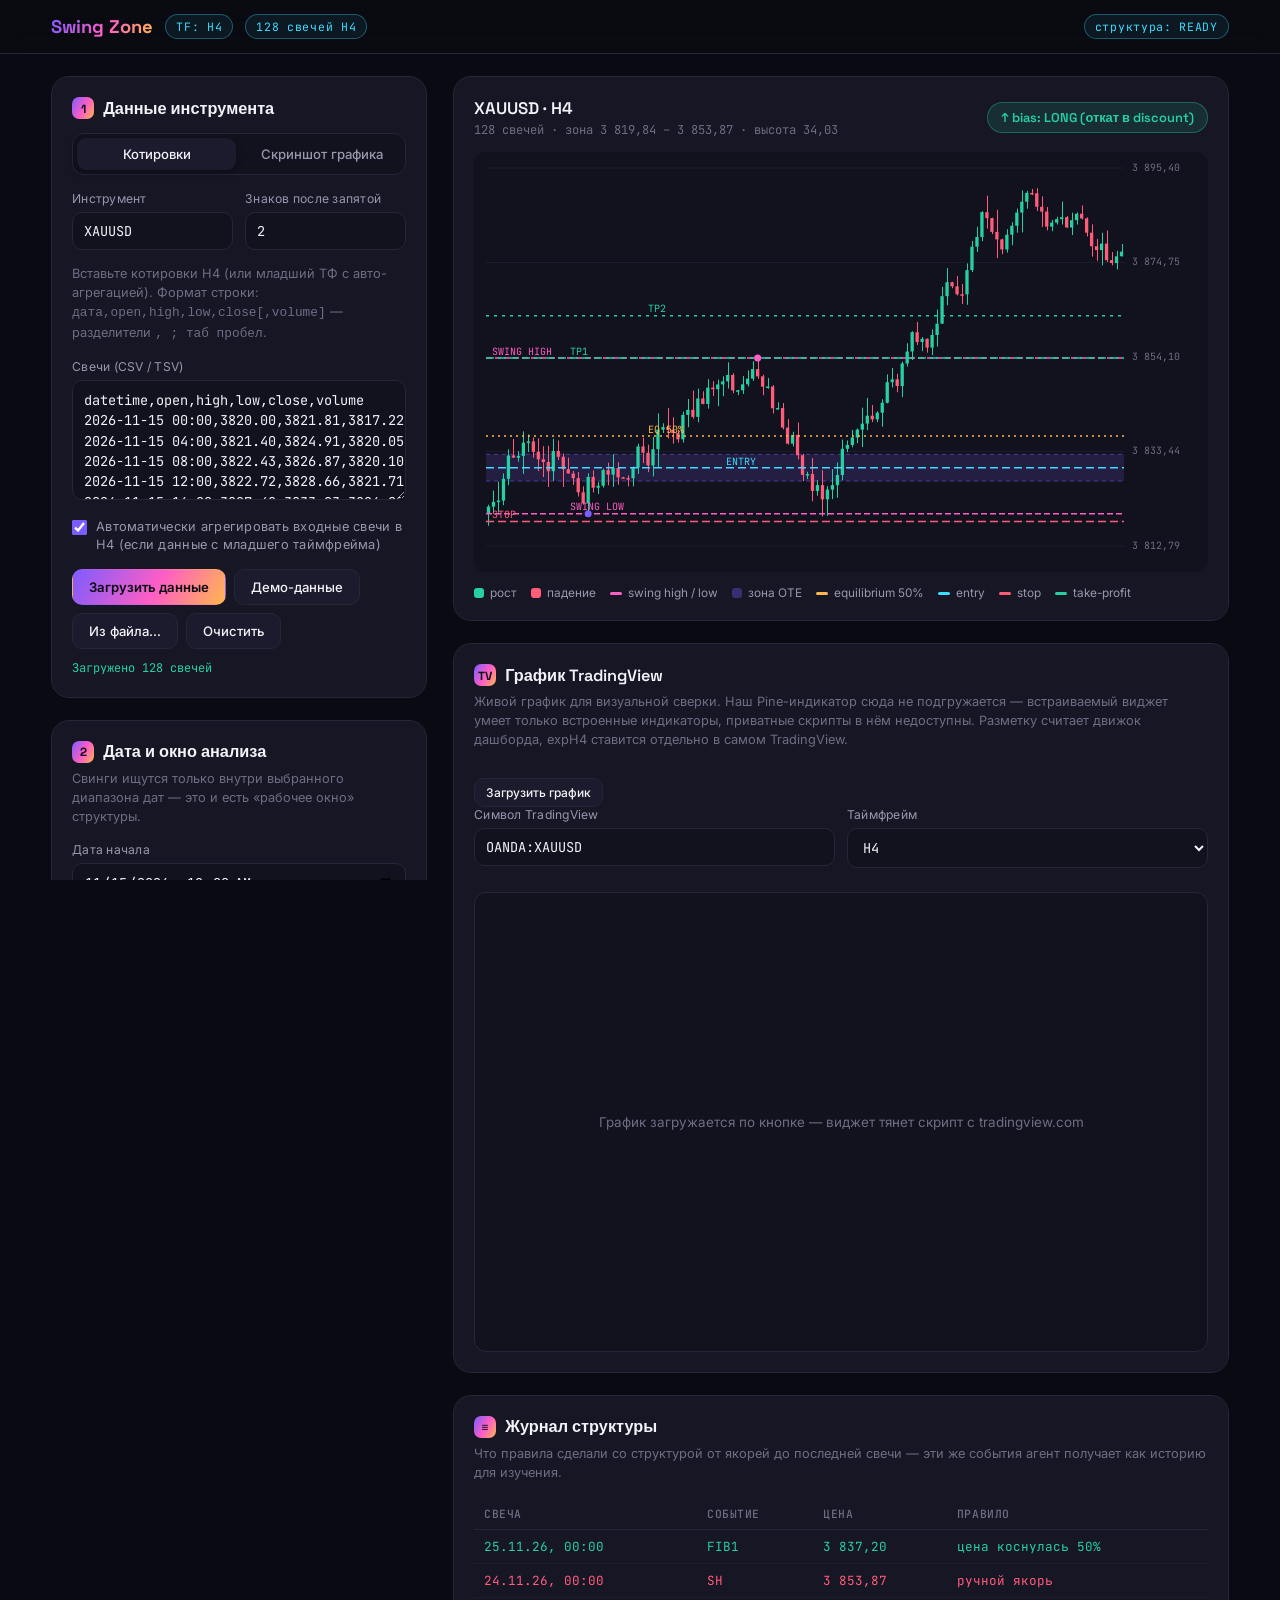
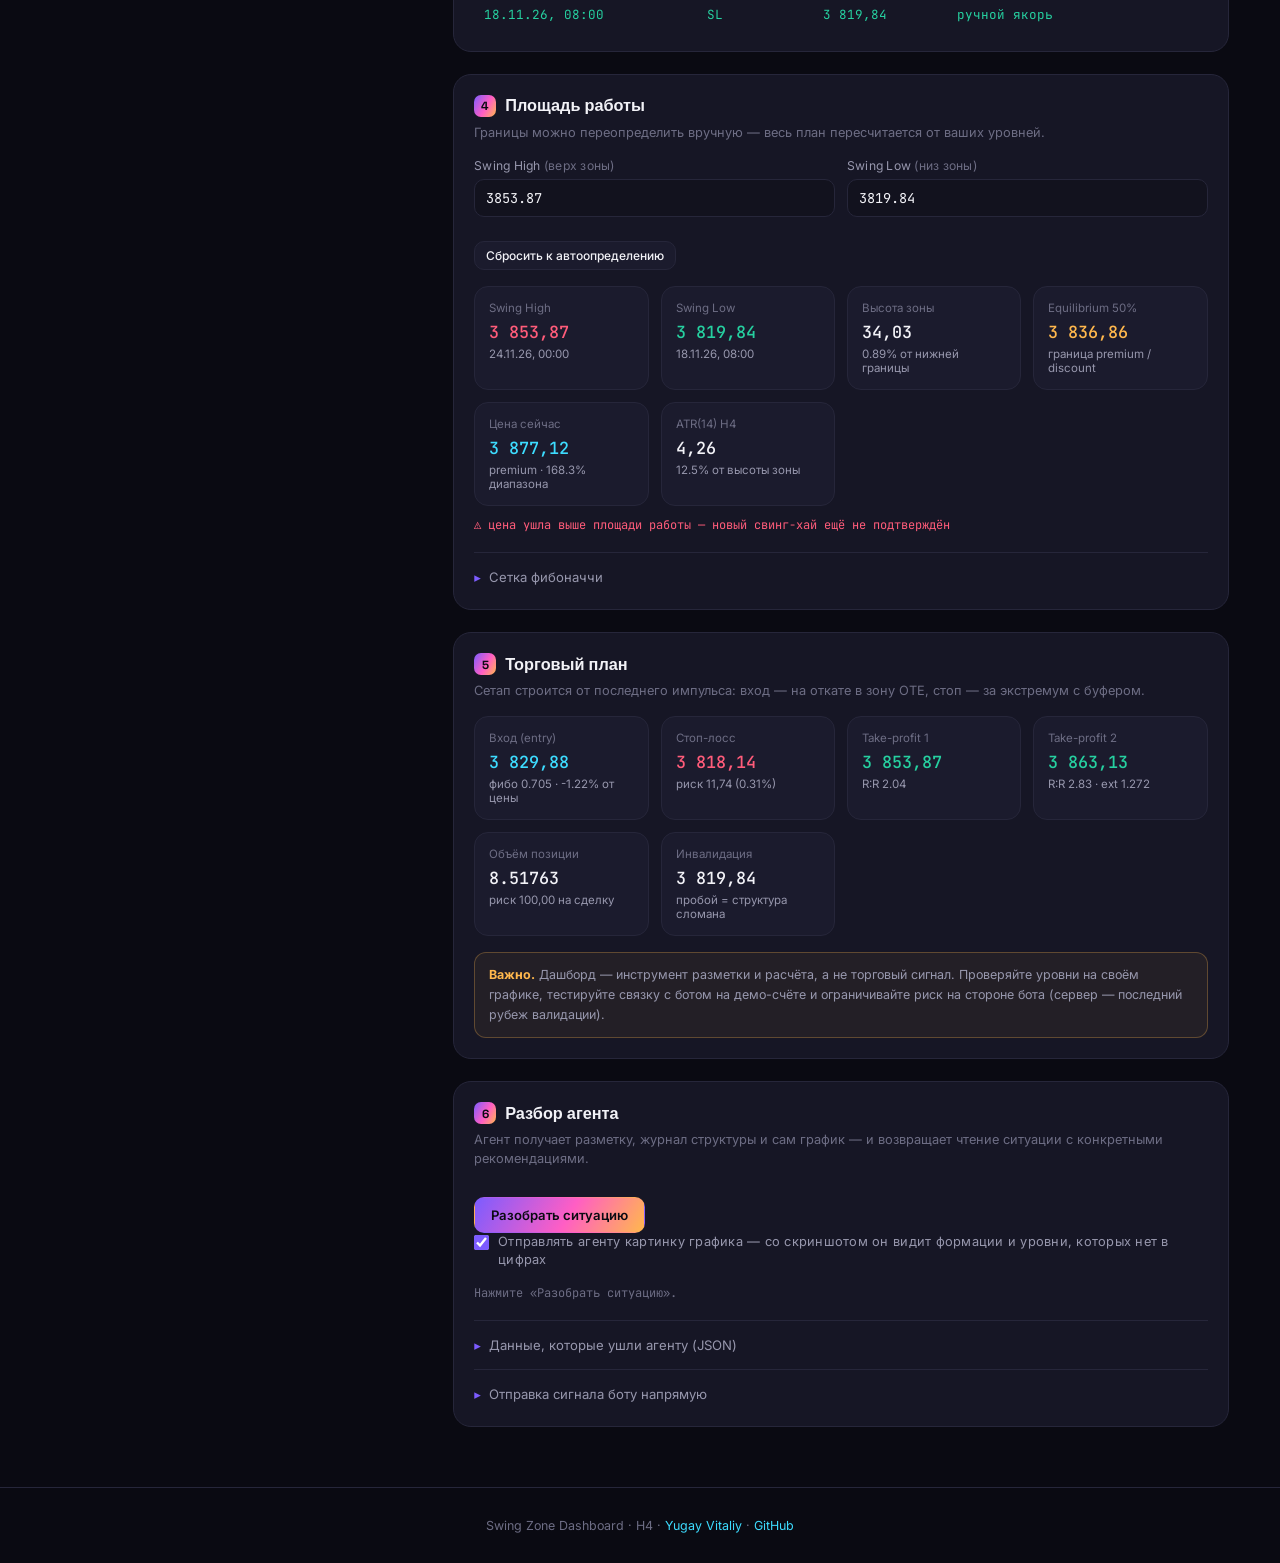
==== commit a94f78db: "Движок KHUSA SM PRO в дашборде и чтение графика зрением Структура: - web/khusa.js — построчный перен" ====
--- a/web/index.html
+++ b/web/index.html
@@ -87,6 +87,15 @@
         </div>
 
         <div id="shotSteps" hidden>
+          <div class="btn-row" style="margin-bottom:14px">
+            <button class="btn primary" id="btnShotRead">Прочитать график</button>
+          </div>
+          <p class="hint" style="margin-top:-6px">Агент читает ценовую шкалу, дашборд считает
+            свечи по пикселям — получаются настоящие котировки, и дальше работает тот же
+            движок структуры, что и для CSV. Ниже — ручная разметка на случай, если
+            авточтение не справилось.</p>
+          <div class="status info" id="shotReadStatus" hidden></div>
+
           <div class="field">
             <label>Цены опорных уровней <span class="unit">(с ценовой шкалы графика)</span></label>
             <div class="row">
@@ -146,15 +155,16 @@
       <div class="field">
         <label for="method">Метод разметки</label>
         <select id="method">
-          <option value="rules" selected>Правила 01–07 — ручные якоря SH / SL (expH4)</option>
+          <option value="rules" selected>KHUSA SM PRO — ручные якоря SH / SL</option>
           <option value="fractal">Автодетект — фракталы и зигзаг</option>
         </select>
       </div>
 
       <div id="ruleFields">
-        <p class="hint">Укажите свечи, с которых стартует структура. Дальше правила ведут её
-          сами: подтверждают свинги через 50%, переносят SH / SL и разворачивают структуру
-          по главным уровням — ровно как индикатор expH4 на графике.</p>
+        <p class="hint">Укажите свечи, с которых стартует структура. Дальше движок ведёт её
+          сам: первый CSL или CSH задаёт направление, FIB 2 подтверждает экстремумы,
+          автоматический swing-движок продолжает разметку — ровно как индикатор
+          KHUSA SM PRO на графике.</p>
         <div class="field">
           <label for="shAnchor">Якорь SWING HIGH <span class="unit">(дата и время свечи)</span></label>
           <input type="datetime-local" id="shAnchor">
@@ -162,6 +172,16 @@
         <div class="field">
           <label for="slAnchor">Якорь SWING LOW <span class="unit">(дата и время свечи)</span></label>
           <input type="datetime-local" id="slAnchor">
+        </div>
+        <div class="row">
+          <div class="field">
+            <label for="fib1Pct">FIB 1 <span class="unit">(%)</span></label>
+            <input type="number" id="fib1Pct" value="51" min="0" max="100" step="0.1">
+          </div>
+          <div class="field">
+            <label for="fib2Pct">FIB 2 <span class="unit">(%)</span></label>
+            <input type="number" id="fib2Pct" value="50" min="0" max="100" step="0.1">
+          </div>
         </div>
         <div class="status info" id="rulesStatus">Задайте обе точки якоря.</div>
       </div>
@@ -437,6 +457,8 @@
   <a href="https://github.com/YugayV" target="_blank" rel="noopener">GitHub</a>
 </footer>
 
+<script src="khusa.js"></script>
+<script src="vision.js"></script>
 <script src="app.js"></script>
 </body>
 </html>
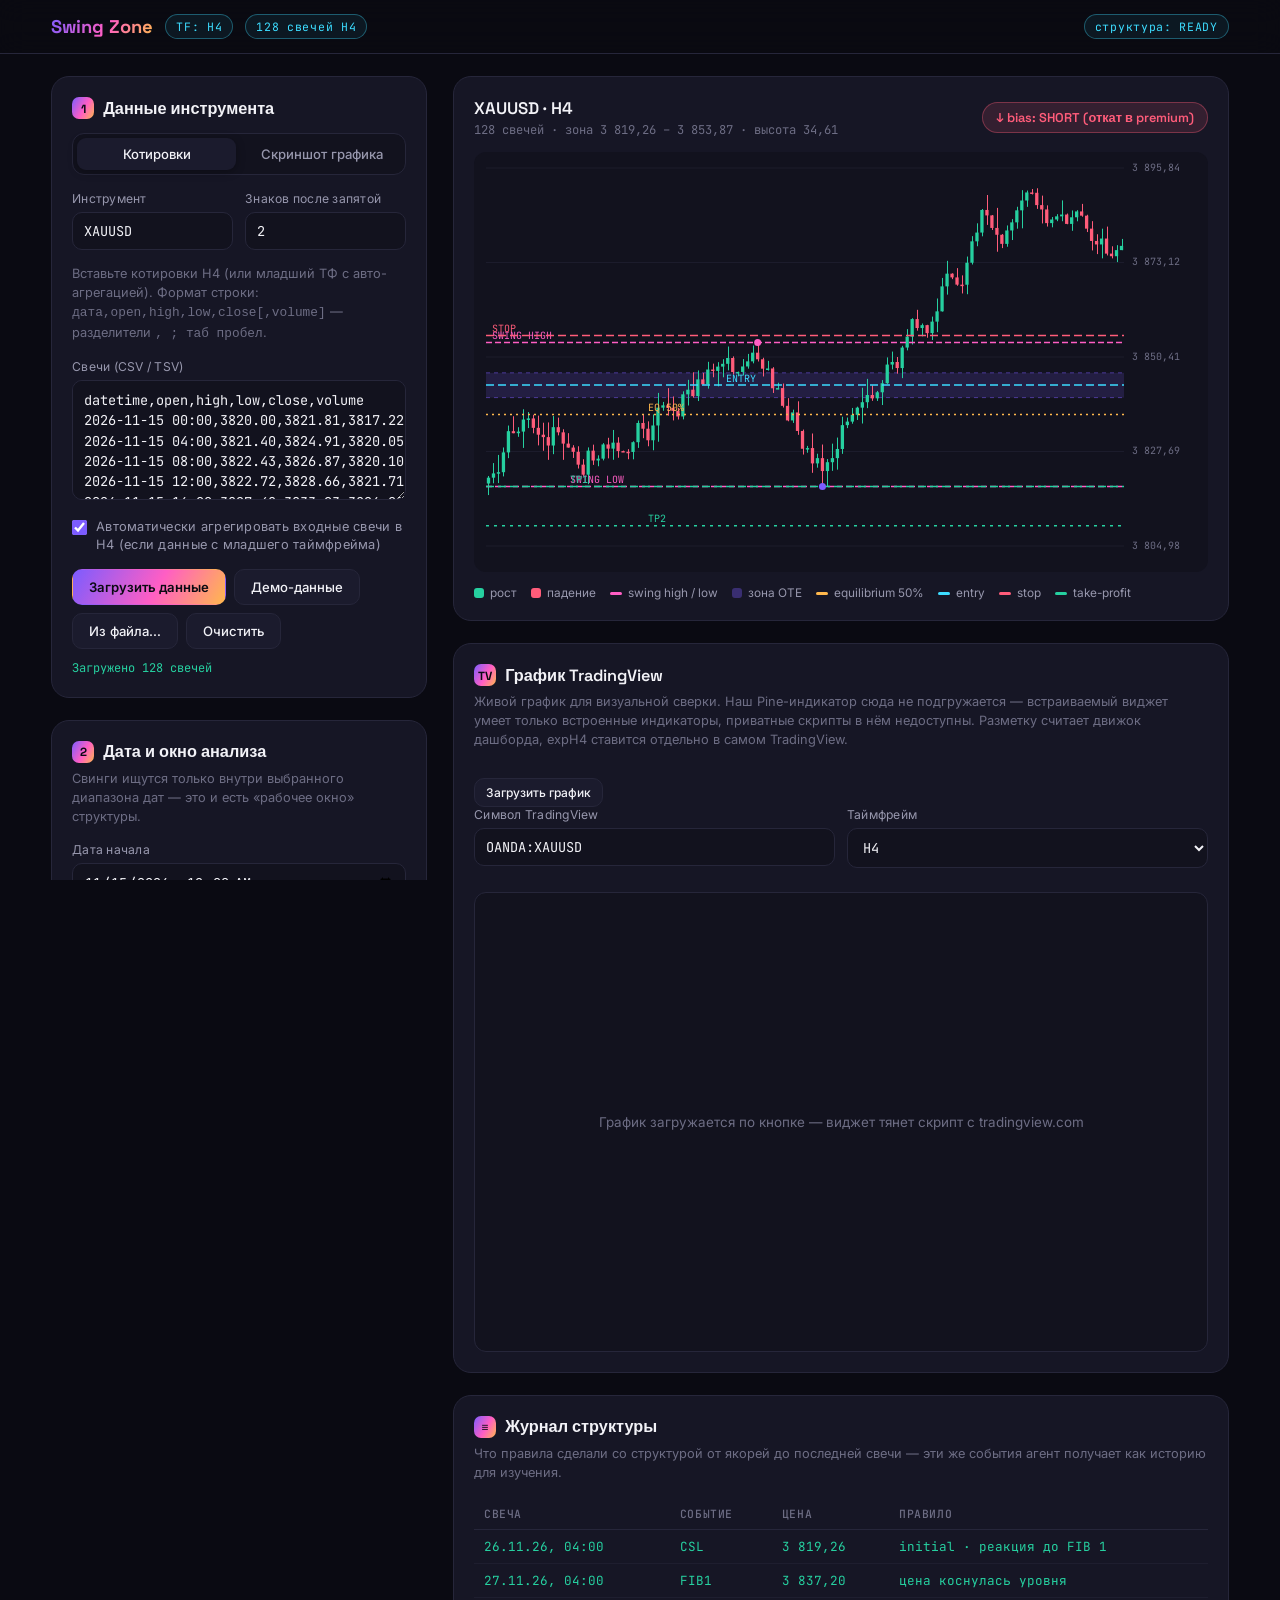
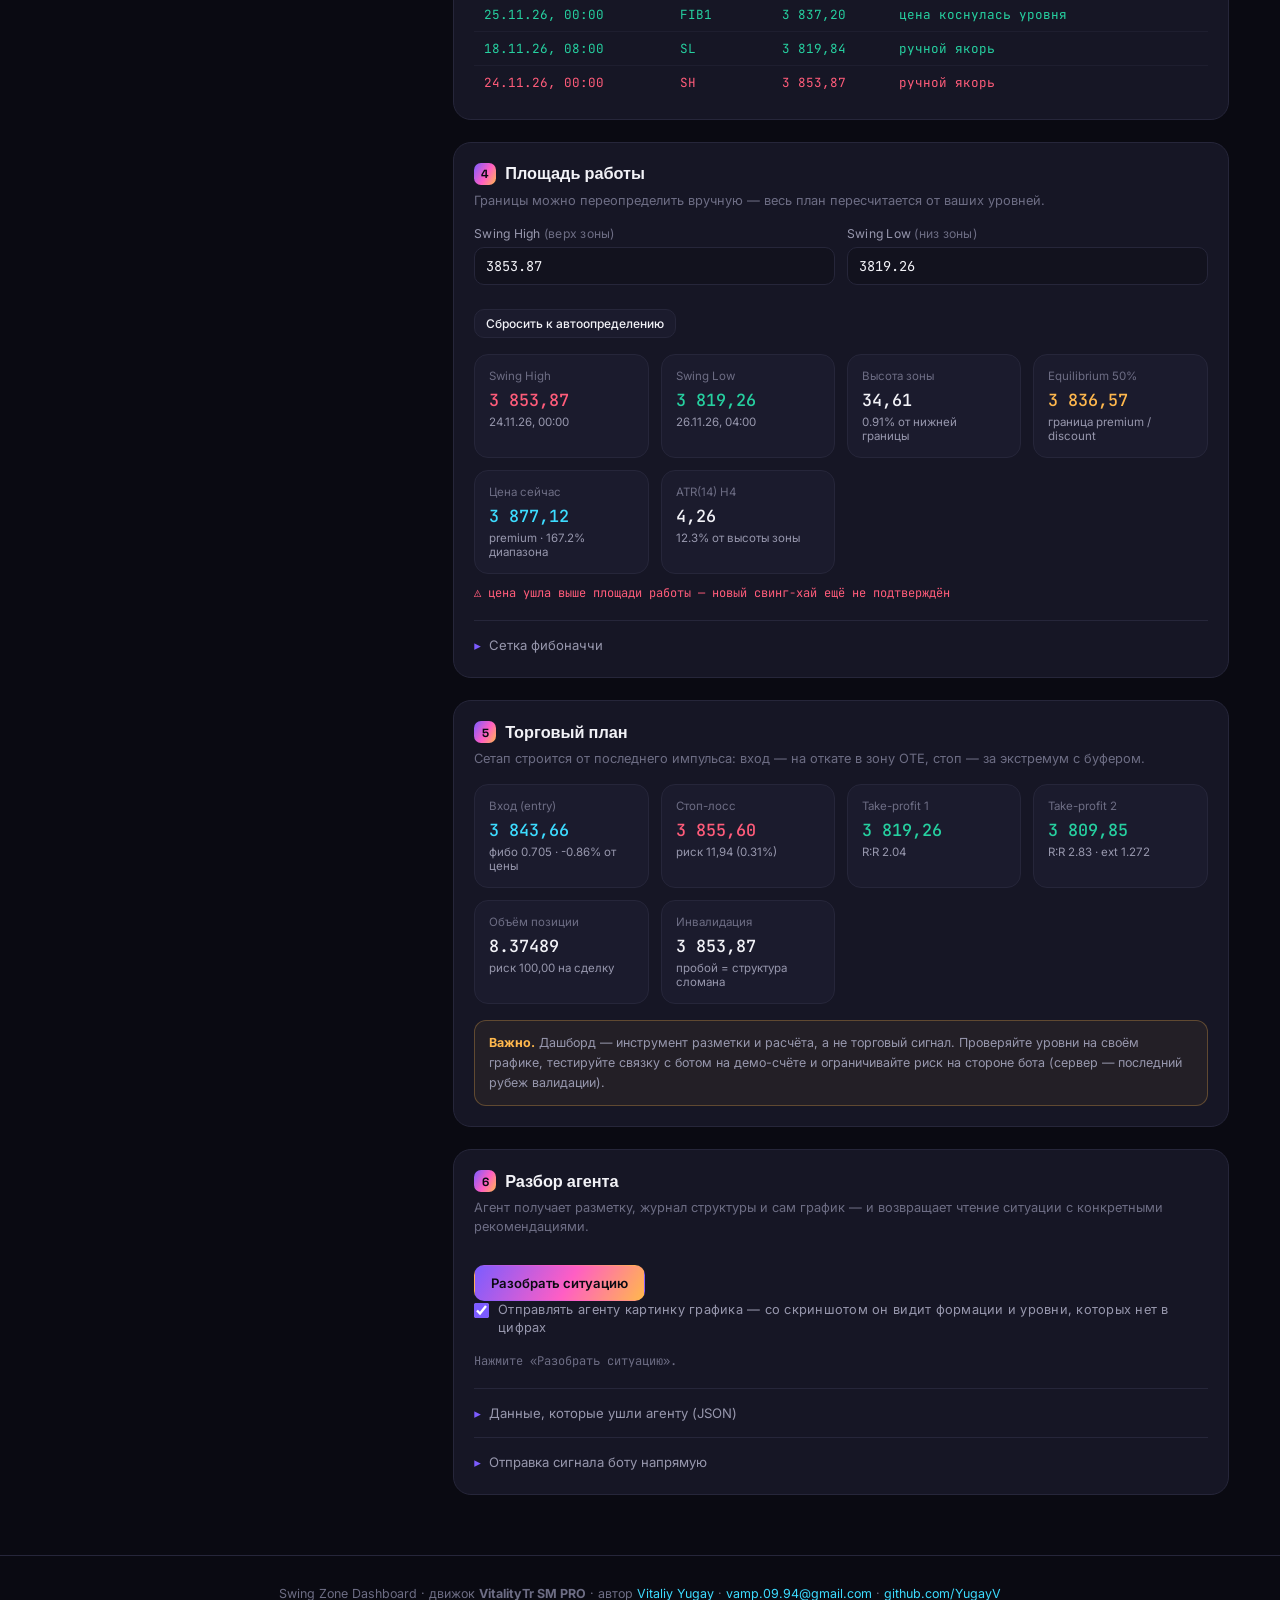
==== commit 18ae2eb8: "VitalityTr SM PRO: новая версия движка целиком Перенос обновлённого индикатора. Что появилось против" ====
--- a/web/index.html
+++ b/web/index.html
@@ -155,16 +155,18 @@
       <div class="field">
         <label for="method">Метод разметки</label>
         <select id="method">
-          <option value="rules" selected>KHUSA SM PRO — ручные якоря SH / SL</option>
+          <option value="rules" selected>VitalityTr SM PRO — ручные якоря SH / SL</option>
           <option value="fractal">Автодетект — фракталы и зигзаг</option>
         </select>
       </div>
 
       <div id="ruleFields">
-        <p class="hint">Укажите свечи, с которых стартует структура. Дальше движок ведёт её
-          сам: первый CSL или CSH задаёт направление, FIB 2 подтверждает экстремумы,
-          автоматический swing-движок продолжает разметку — ровно как индикатор
-          KHUSA SM PRO на графике.</p>
+        <p class="hint">Укажите свечи, с которых стартует структура. Координаты якорей
+          движок один раз поправит сам: если между ними есть более высокий максимум
+          или более низкий минимум, он их и возьмёт. Дальше INITIAL собирает первую
+          пару CSH + CSL по FIB 1, последний свинг задаёт направление навсегда, и
+          управление уходит в MASTER с подтверждением по FIB 2 — ровно как индикатор
+          VitalityTr SM PRO на графике.</p>
         <div class="field">
           <label for="shAnchor">Якорь SWING HIGH <span class="unit">(дата и время свечи)</span></label>
           <input type="datetime-local" id="shAnchor">
@@ -183,6 +185,15 @@
             <input type="number" id="fib2Pct" value="50" min="0" max="100" step="0.1">
           </div>
         </div>
+        <label class="check">
+          <input type="checkbox" id="enableTshTsl" checked>
+          <span>TSH / TSL — показывать временные экстремумы до подтверждения</span>
+        </label>
+        <label class="check">
+          <input type="checkbox" id="enableAutoSwing">
+          <span>Автоматические SH / SL — отдельный движок поверх структуры
+            (в индикаторе выключен по умолчанию)</span>
+        </label>
         <div class="status info" id="rulesStatus">Задайте обе точки якоря.</div>
       </div>
 
@@ -453,11 +464,13 @@
 </div>
 
 <footer>
-  Swing Zone Dashboard · H4 · <a href="https://yugayv.github.io/partfolio/" target="_blank" rel="noopener">Yugay Vitaliy</a> ·
-  <a href="https://github.com/YugayV" target="_blank" rel="noopener">GitHub</a>
+  Swing Zone Dashboard · движок <b>VitalityTr SM PRO</b> ·
+  автор <a href="https://yugayv.github.io/partfolio/" target="_blank" rel="noopener">Vitaliy Yugay</a> ·
+  <a href="mailto:vamp.09.94@gmail.com">vamp.09.94@gmail.com</a> ·
+  <a href="https://github.com/YugayV" target="_blank" rel="noopener">github.com/YugayV</a>
 </footer>
 
-<script src="khusa.js"></script>
+<script src="vitalitytr.js"></script>
 <script src="vision.js"></script>
 <script src="app.js"></script>
 </body>
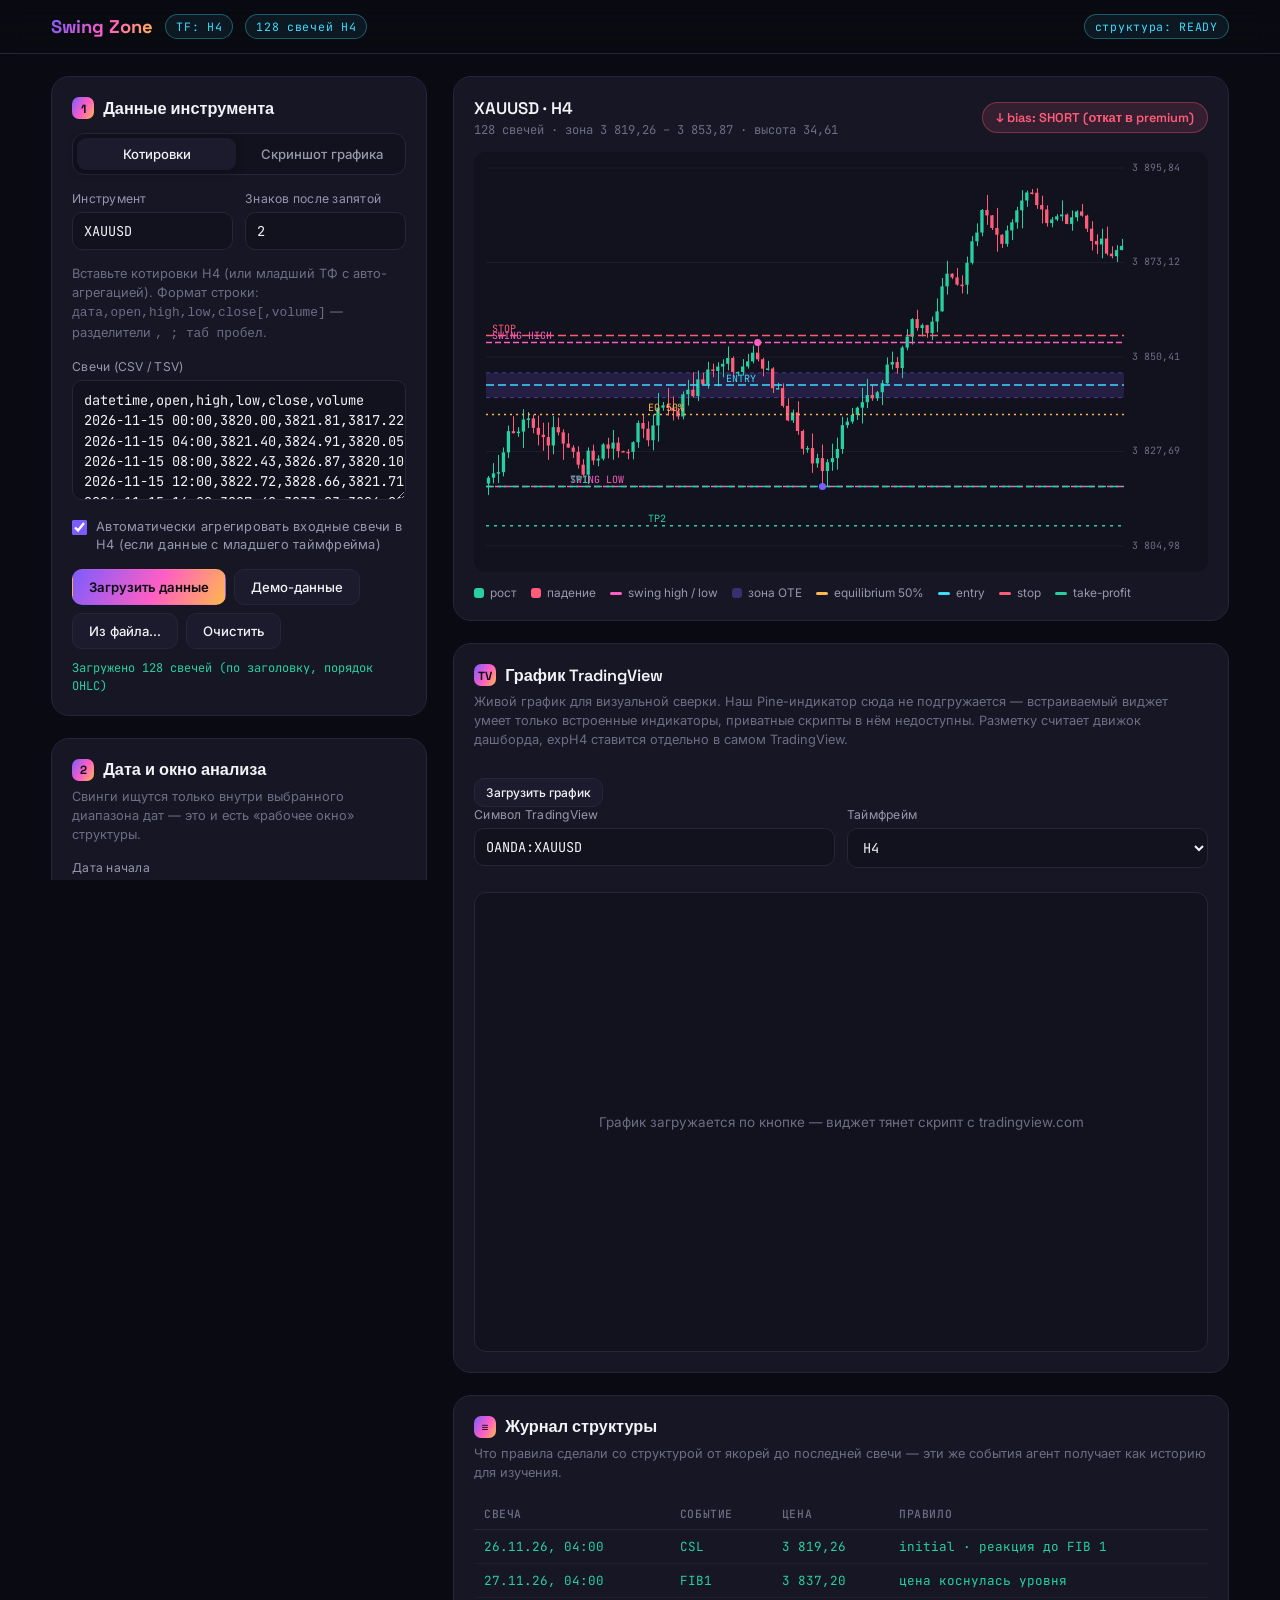
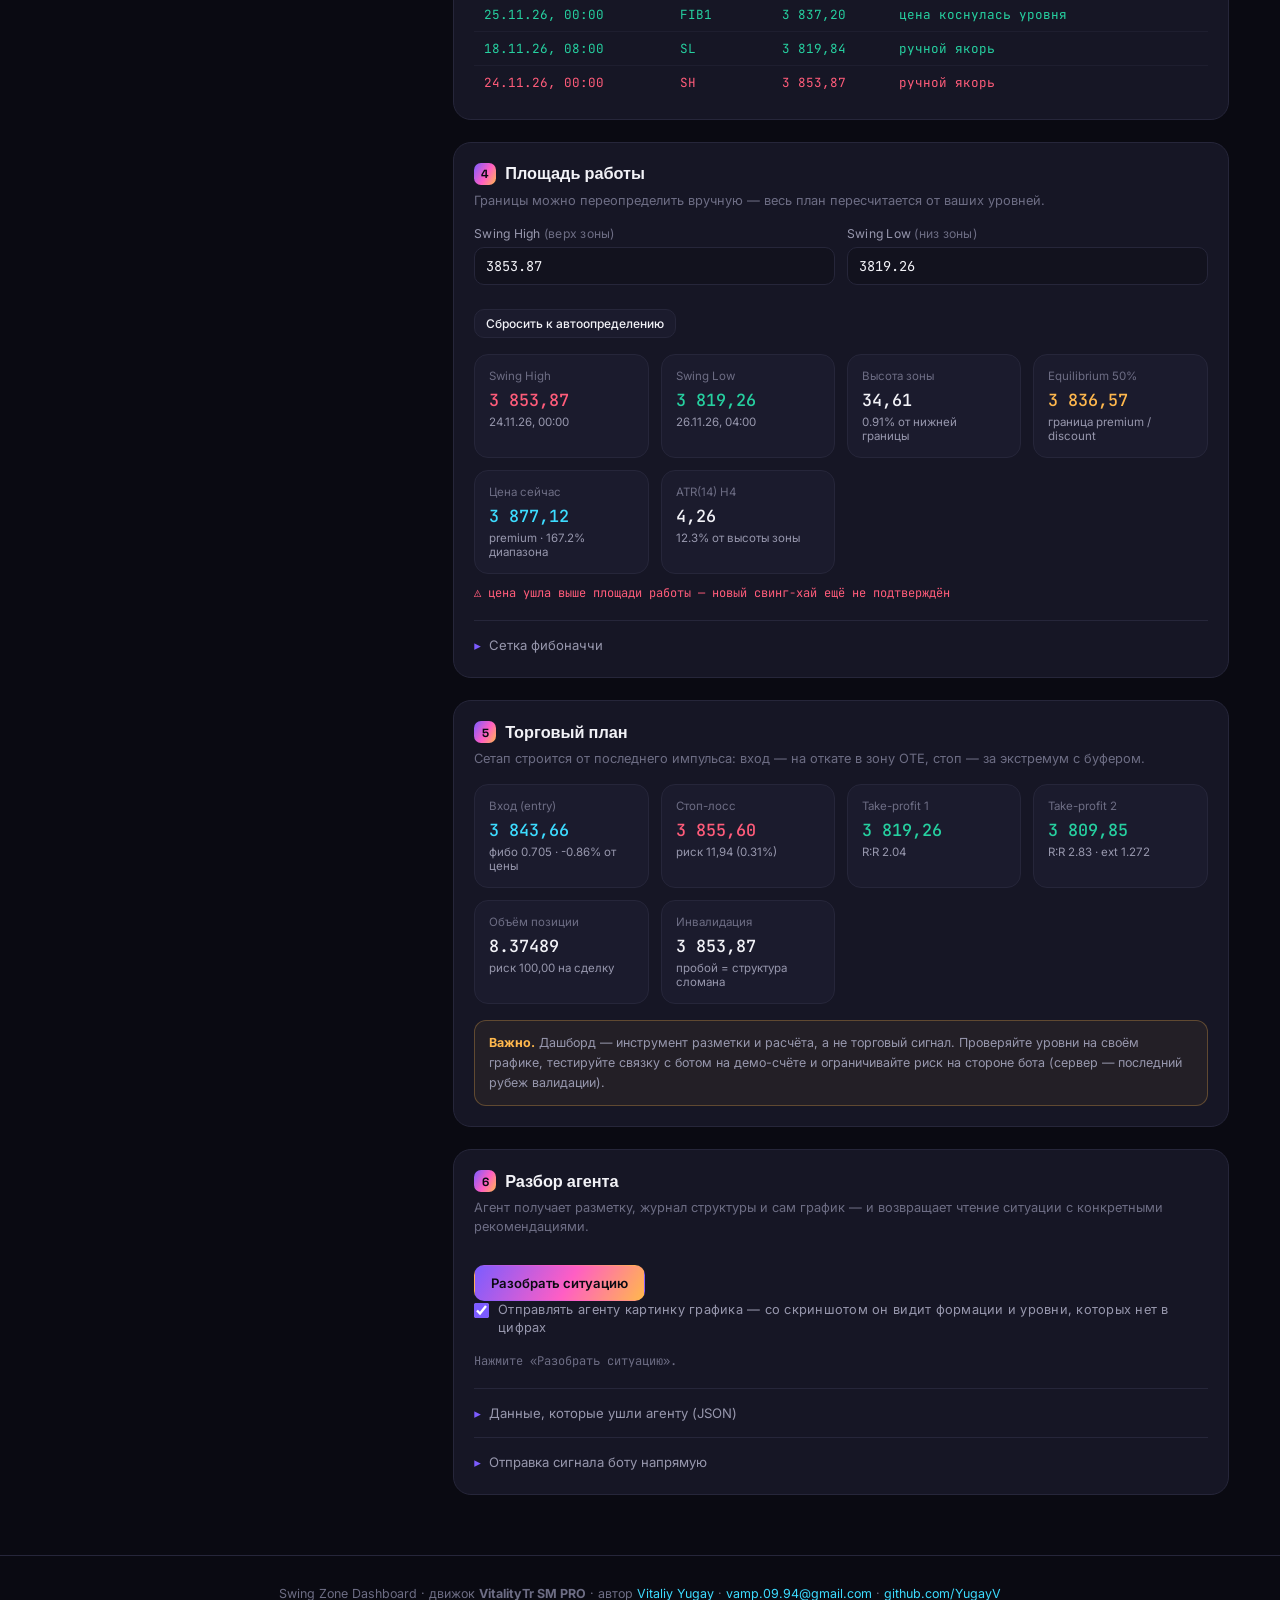
==== commit 2d9647e0: "Разбор котировок по заголовку: поддержка выгрузки investing.com Позиционный разбор CSV ломался молча" ====
--- a/web/index.html
+++ b/web/index.html
@@ -15,7 +15,7 @@
 <header>
   <div class="brand">
     <div class="logo">Swing Zone</div>
-    <span class="badge">TF: H4</span>
+    <span class="badge" id="tfBadge">TF: H4</span>
     <span class="badge warn" id="dataBadge">нет данных</span>
   </div>
   <div class="head-actions">
@@ -470,6 +470,7 @@
   <a href="https://github.com/YugayV" target="_blank" rel="noopener">github.com/YugayV</a>
 </footer>
 
+<script src="csv.js"></script>
 <script src="vitalitytr.js"></script>
 <script src="vision.js"></script>
 <script src="app.js"></script>
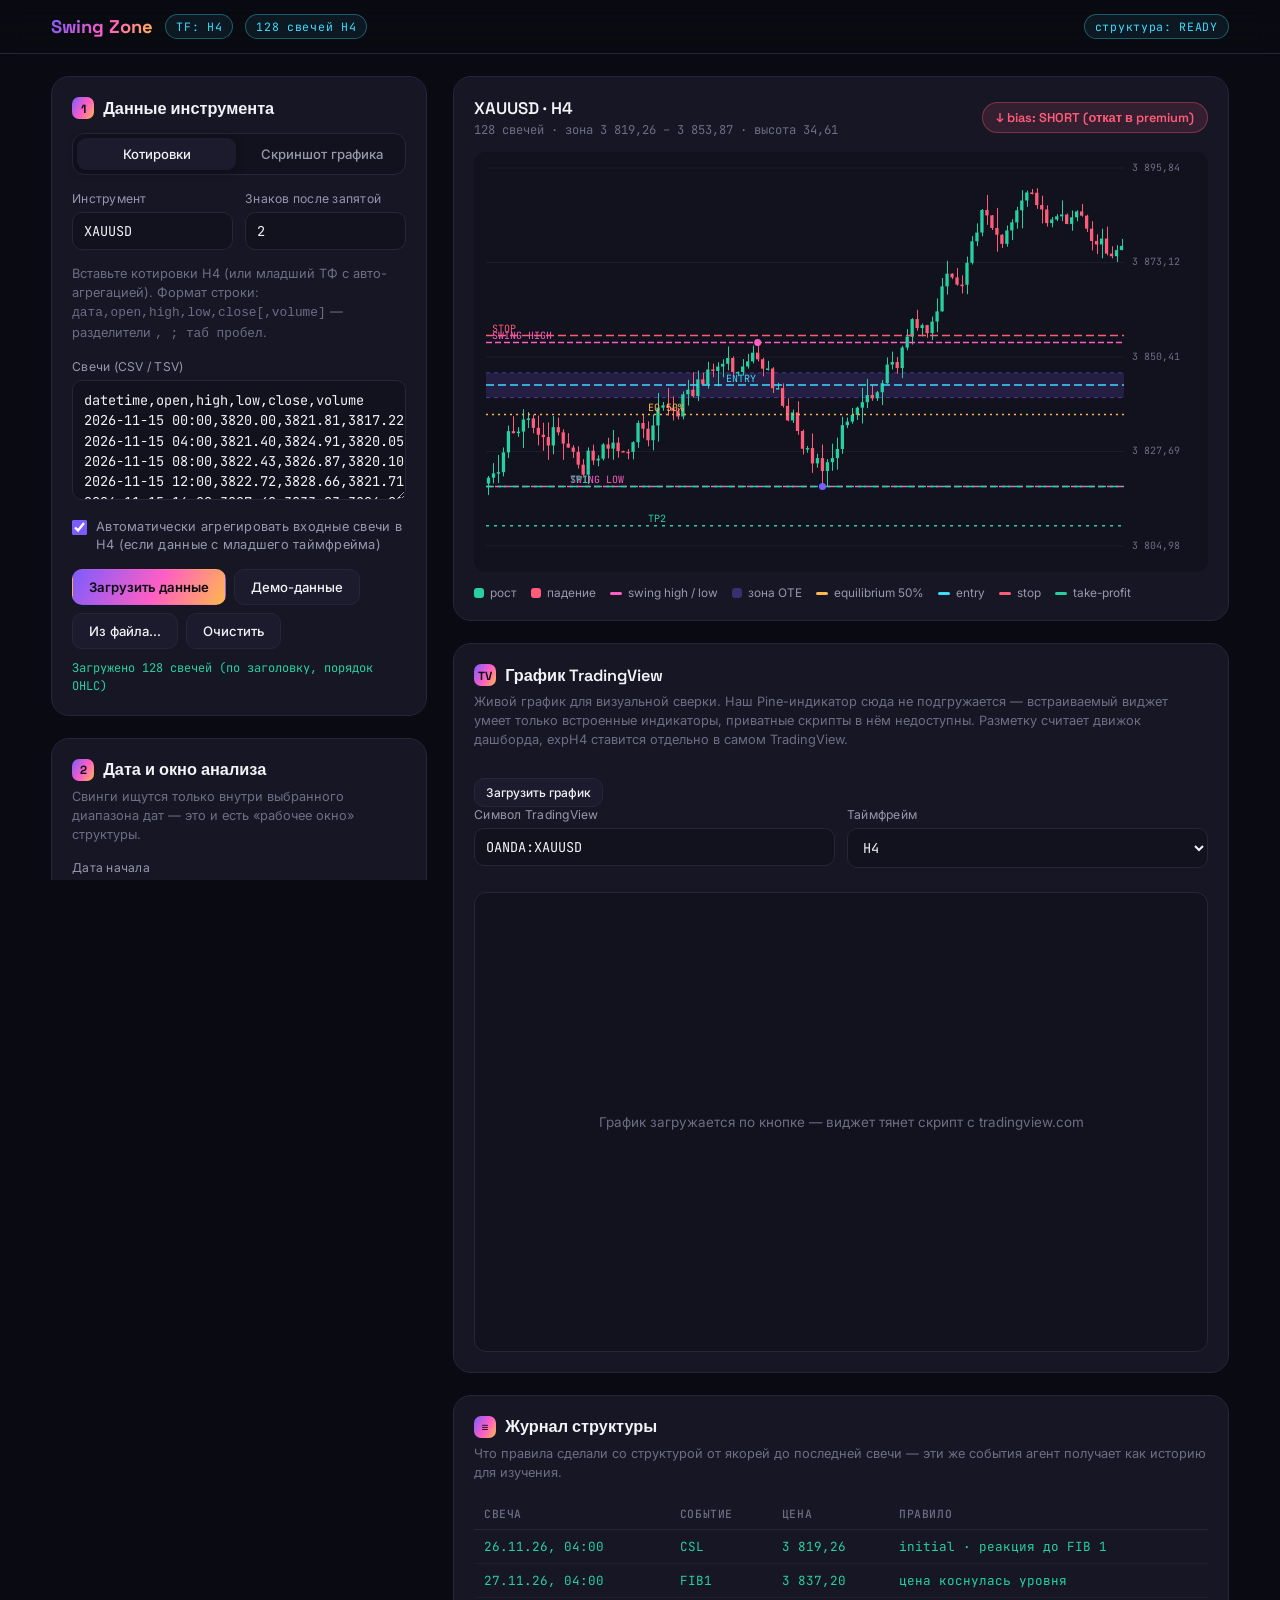
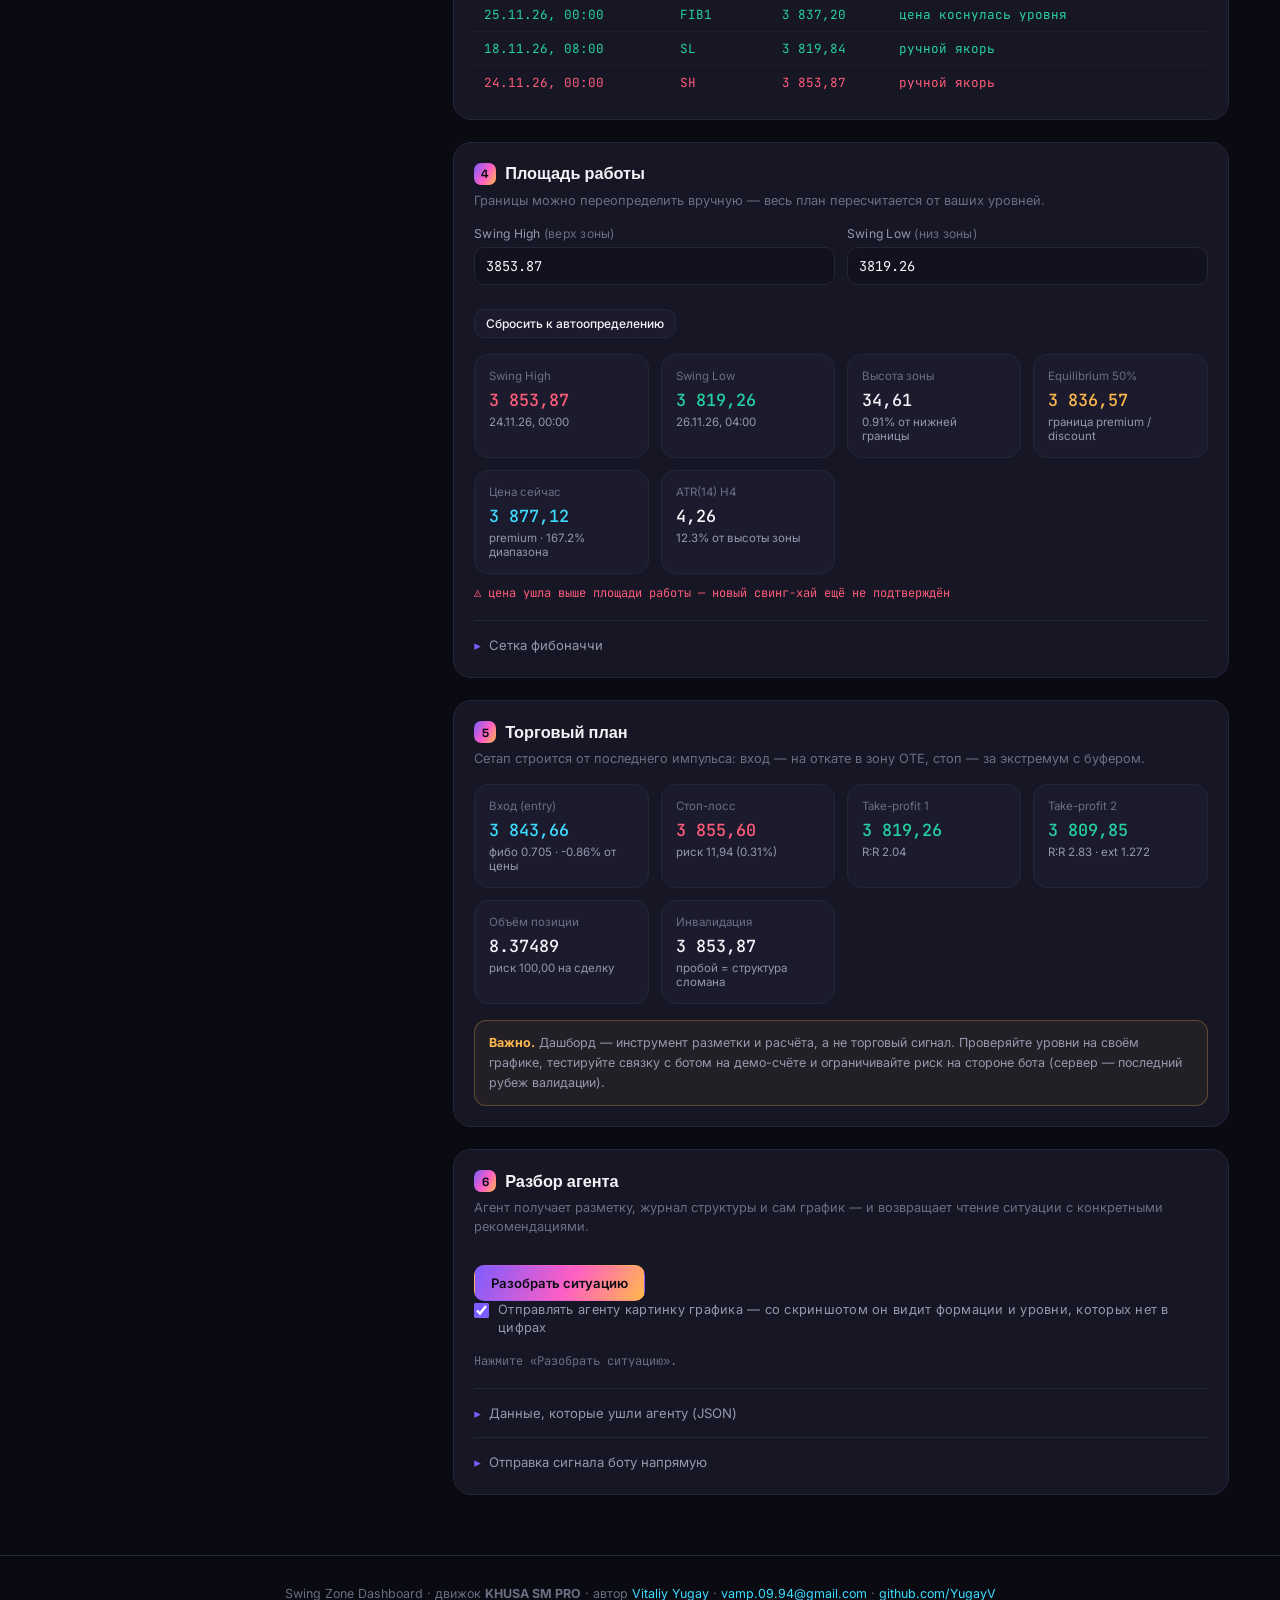
==== commit 75fc2f03: "Бренд возвращён к KHUSA По вашему указанию имя продукта снова KHUSA — как в макете. Замена сквозная," ====
--- a/web/index.html
+++ b/web/index.html
@@ -155,7 +155,7 @@
       <div class="field">
         <label for="method">Метод разметки</label>
         <select id="method">
-          <option value="rules" selected>VitalityTr SM PRO — ручные якоря SH / SL</option>
+          <option value="rules" selected>KHUSA SM PRO — ручные якоря SH / SL</option>
           <option value="fractal">Автодетект — фракталы и зигзаг</option>
         </select>
       </div>
@@ -166,7 +166,7 @@
           или более низкий минимум, он их и возьмёт. Дальше INITIAL собирает первую
           пару CSH + CSL по FIB 1, последний свинг задаёт направление навсегда, и
           управление уходит в MASTER с подтверждением по FIB 2 — ровно как индикатор
-          VitalityTr SM PRO на графике.</p>
+          KHUSA SM PRO на графике.</p>
         <div class="field">
           <label for="shAnchor">Якорь SWING HIGH <span class="unit">(дата и время свечи)</span></label>
           <input type="datetime-local" id="shAnchor">
@@ -464,14 +464,14 @@
 </div>
 
 <footer>
-  Swing Zone Dashboard · движок <b>VitalityTr SM PRO</b> ·
+  Swing Zone Dashboard · движок <b>KHUSA SM PRO</b> ·
   автор <a href="https://yugayv.github.io/partfolio/" target="_blank" rel="noopener">Vitaliy Yugay</a> ·
   <a href="mailto:vamp.09.94@gmail.com">vamp.09.94@gmail.com</a> ·
   <a href="https://github.com/YugayV" target="_blank" rel="noopener">github.com/YugayV</a>
 </footer>
 
 <script src="csv.js"></script>
-<script src="vitalitytr.js"></script>
+<script src="khusa.js"></script>
 <script src="vision.js"></script>
 <script src="app.js"></script>
 </body>
